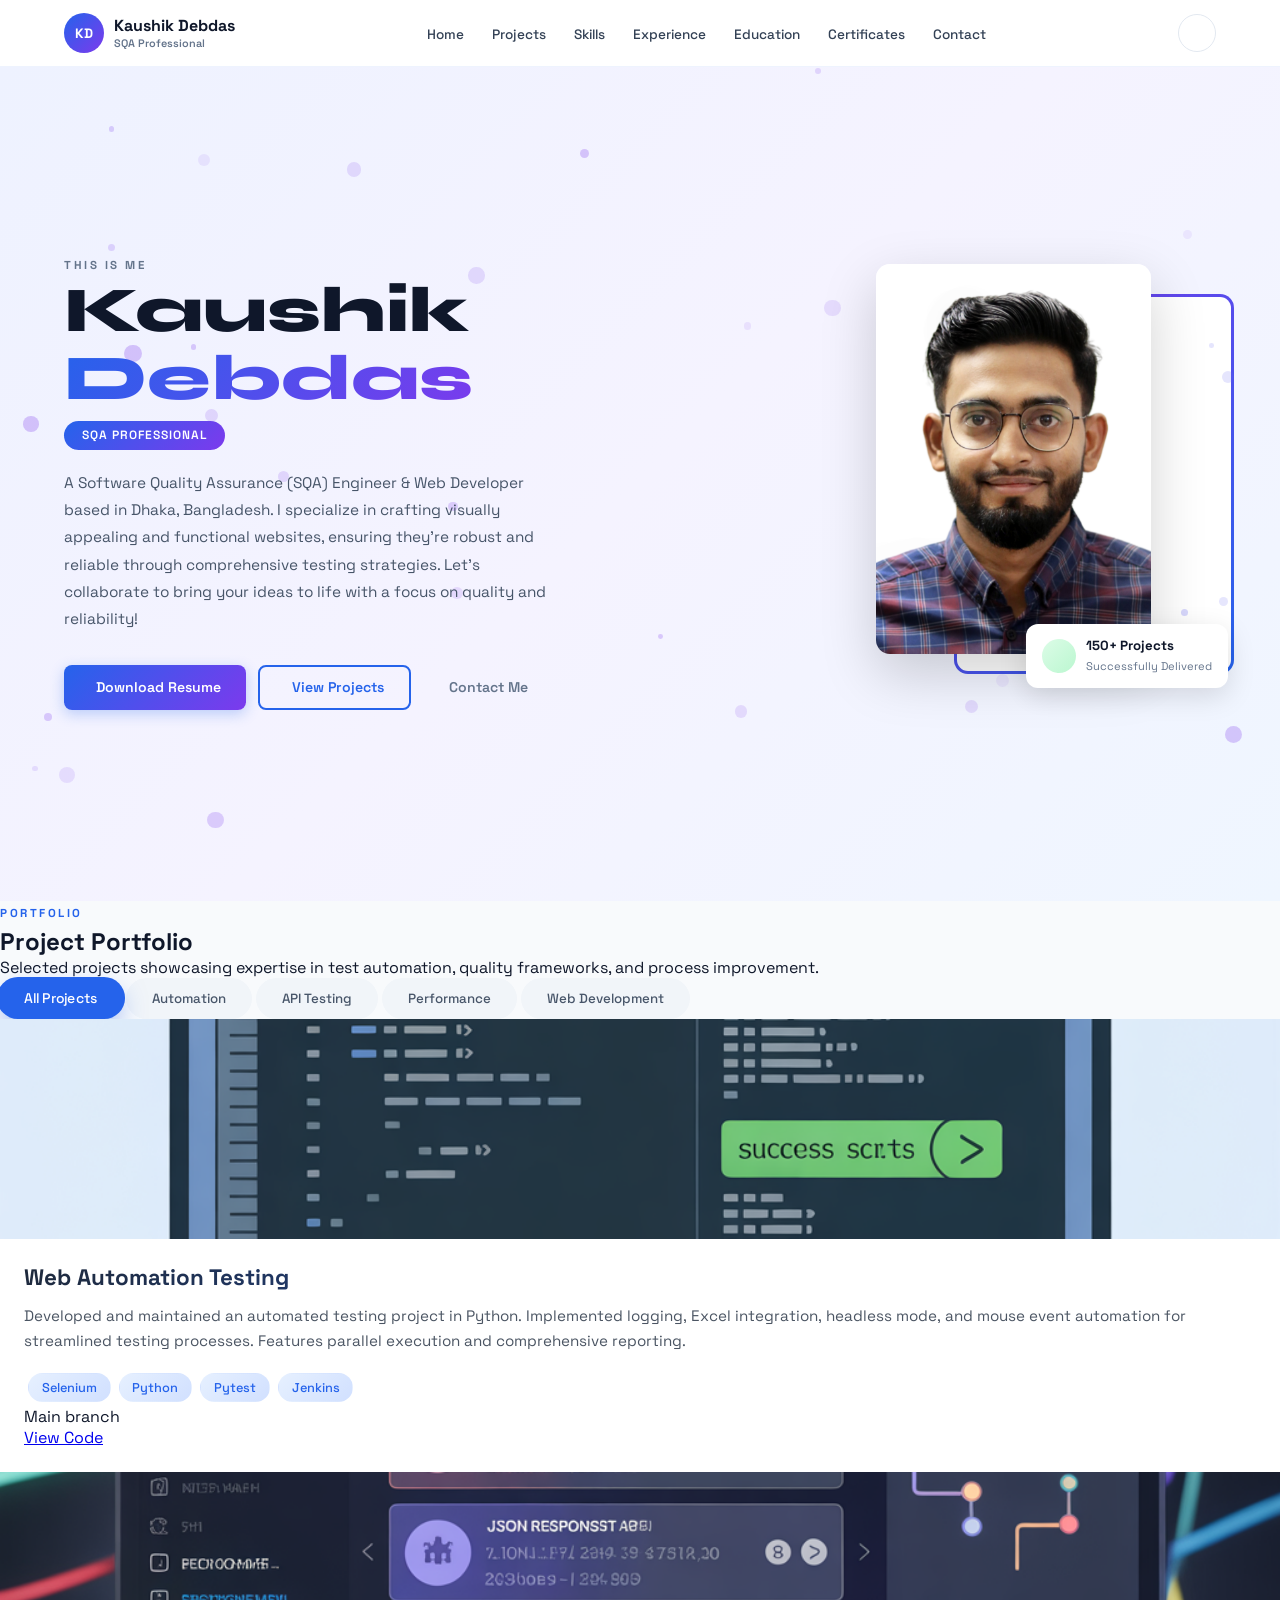
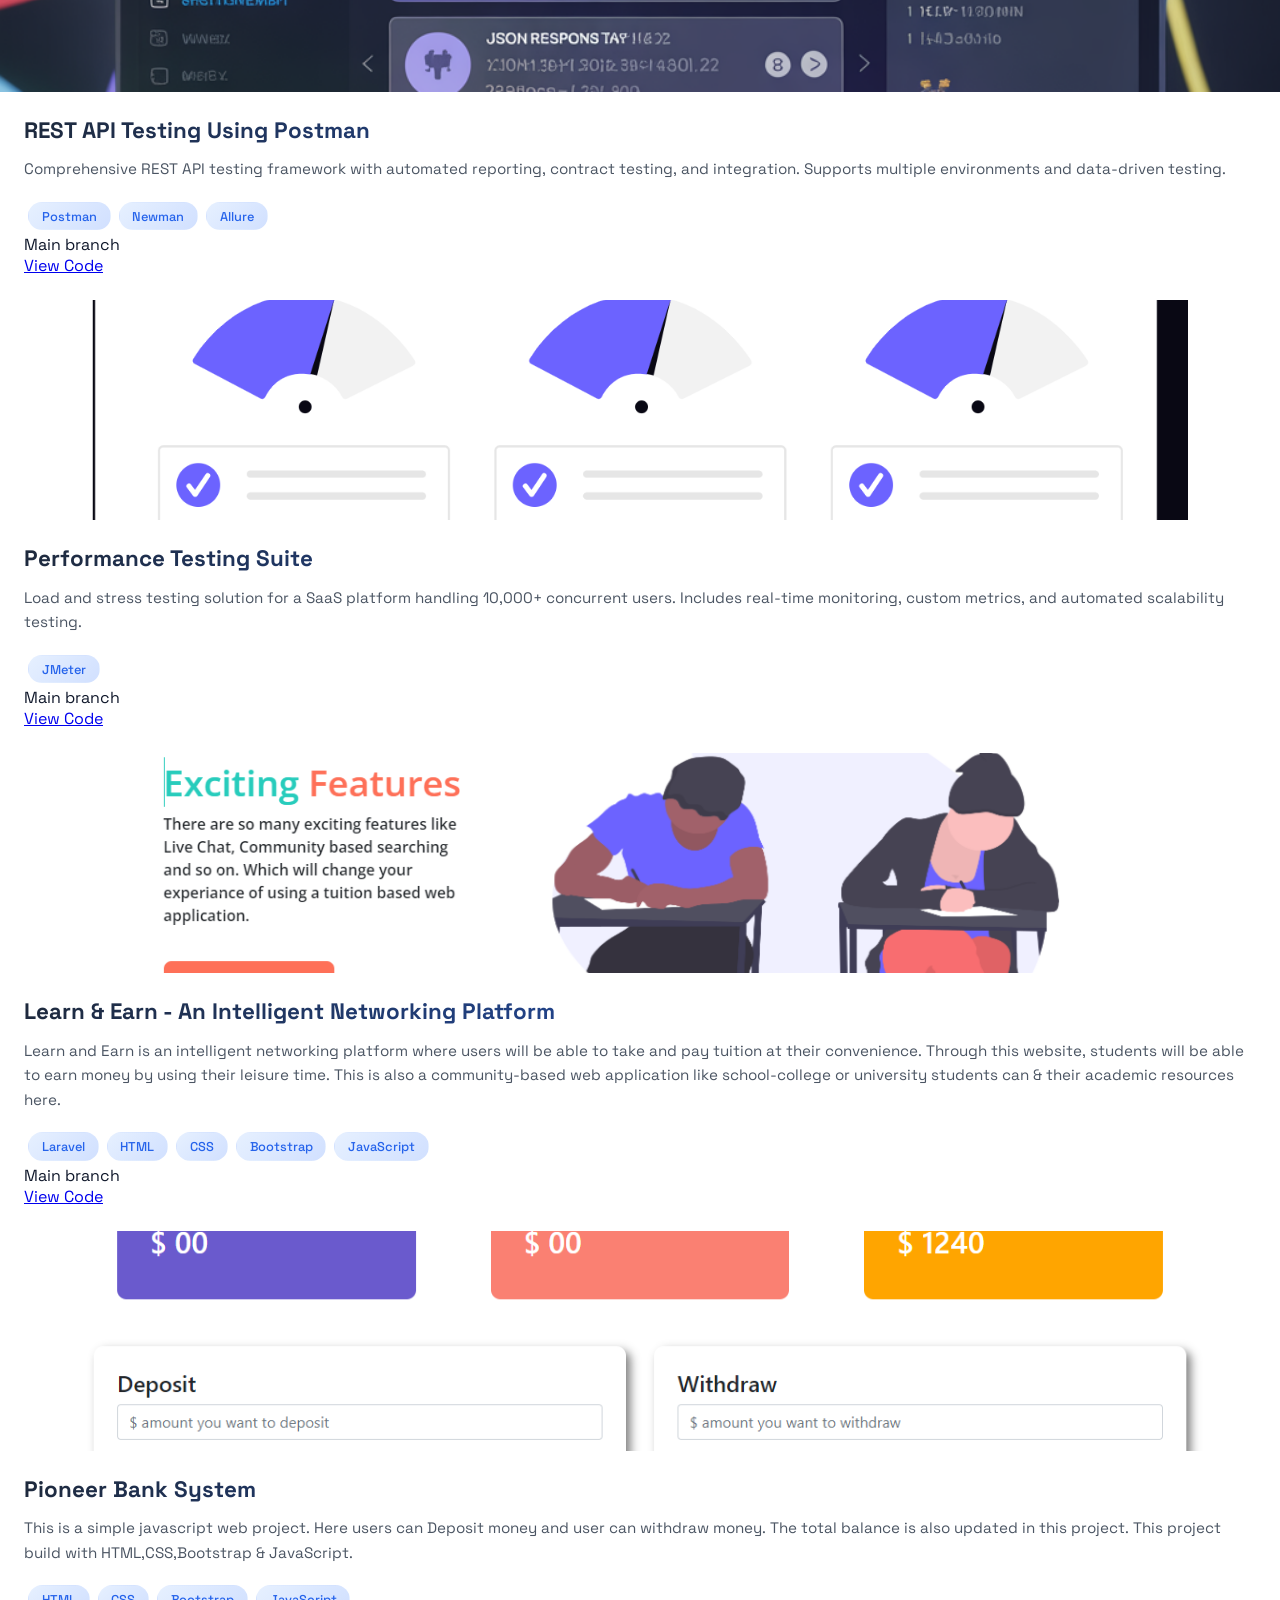
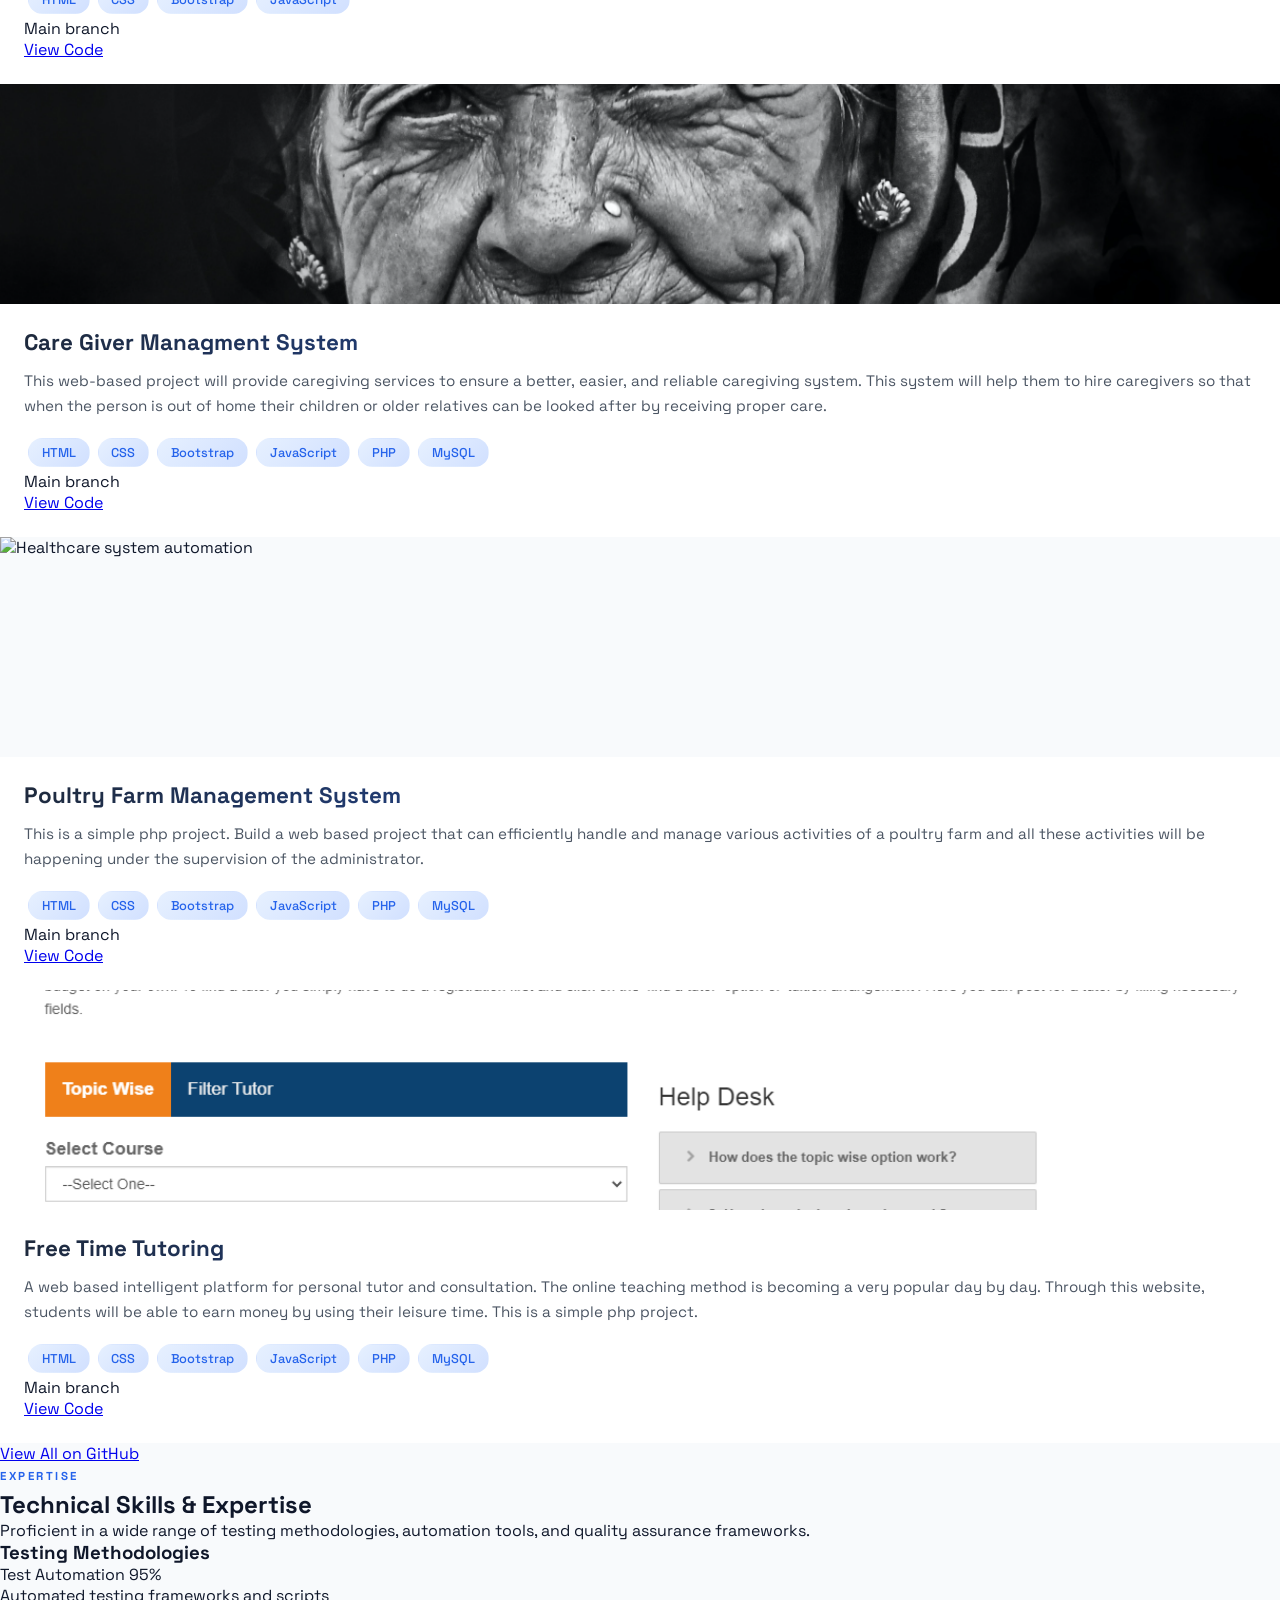
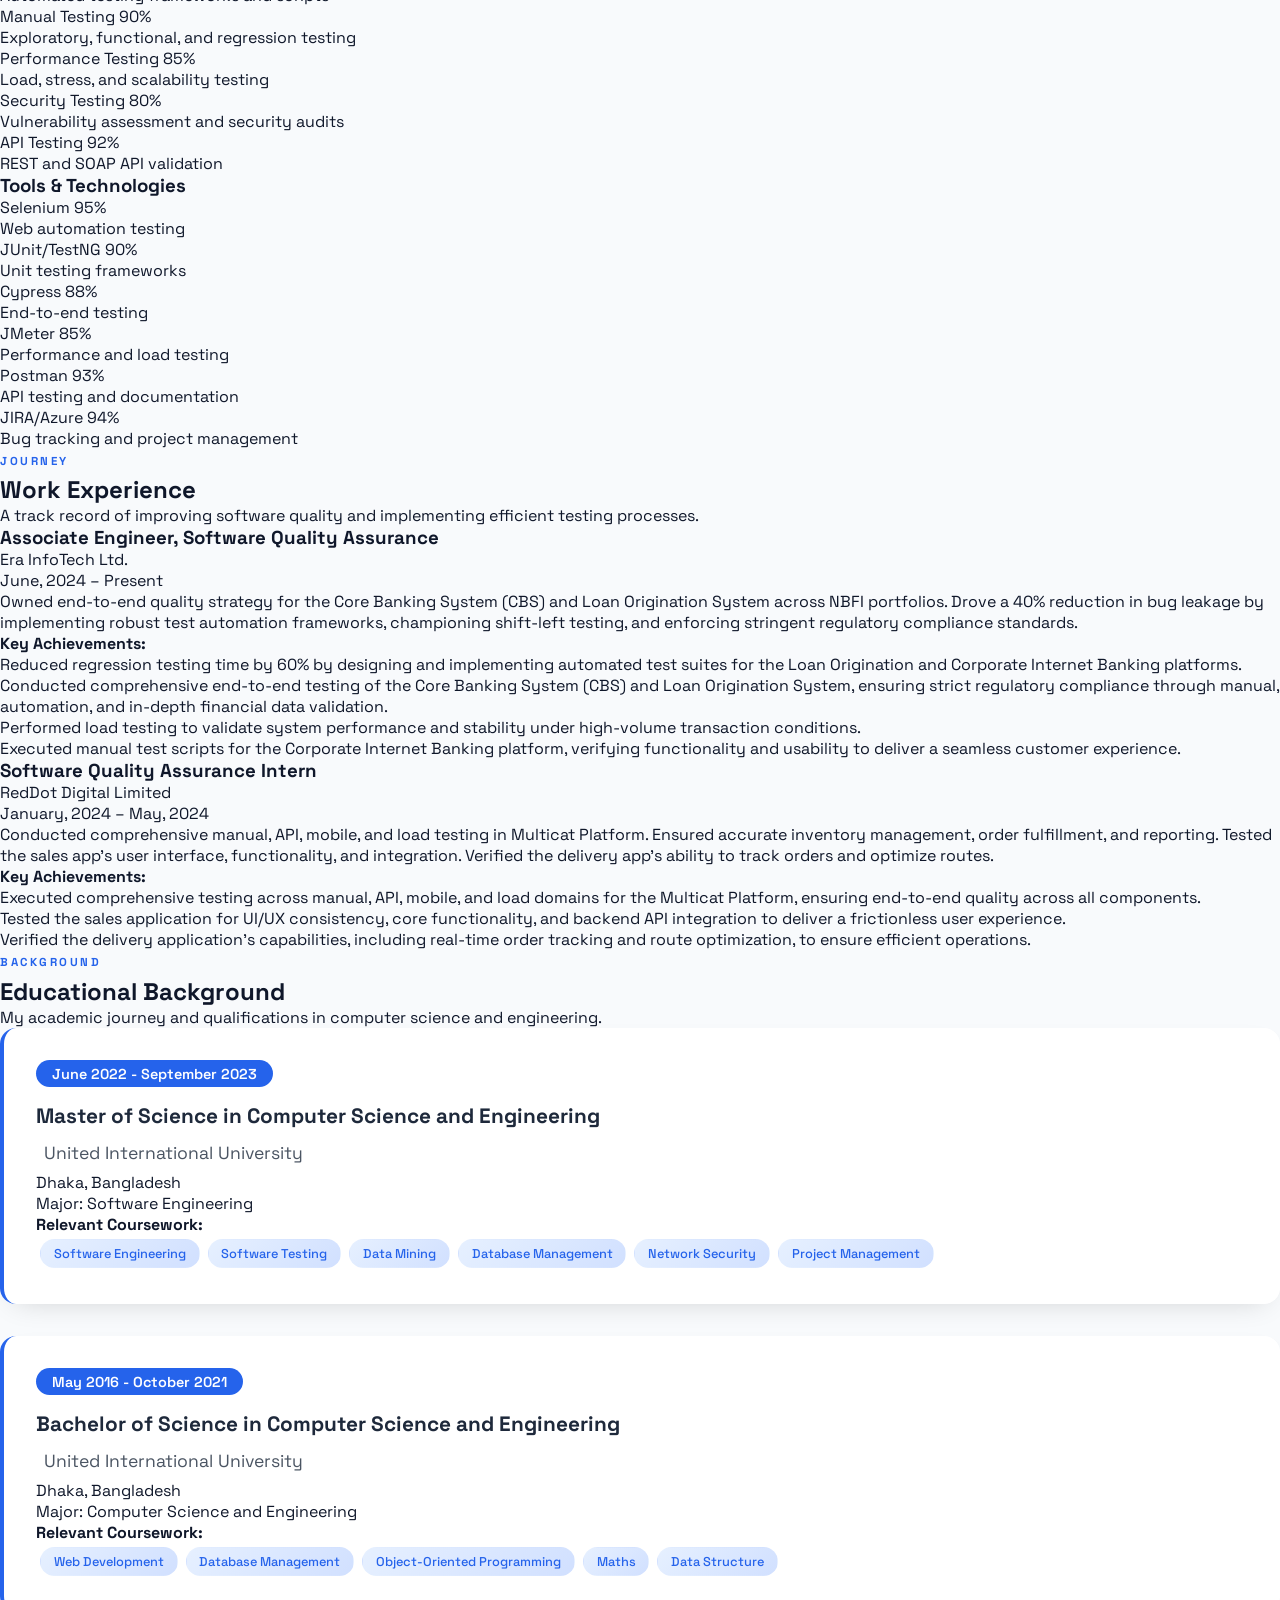
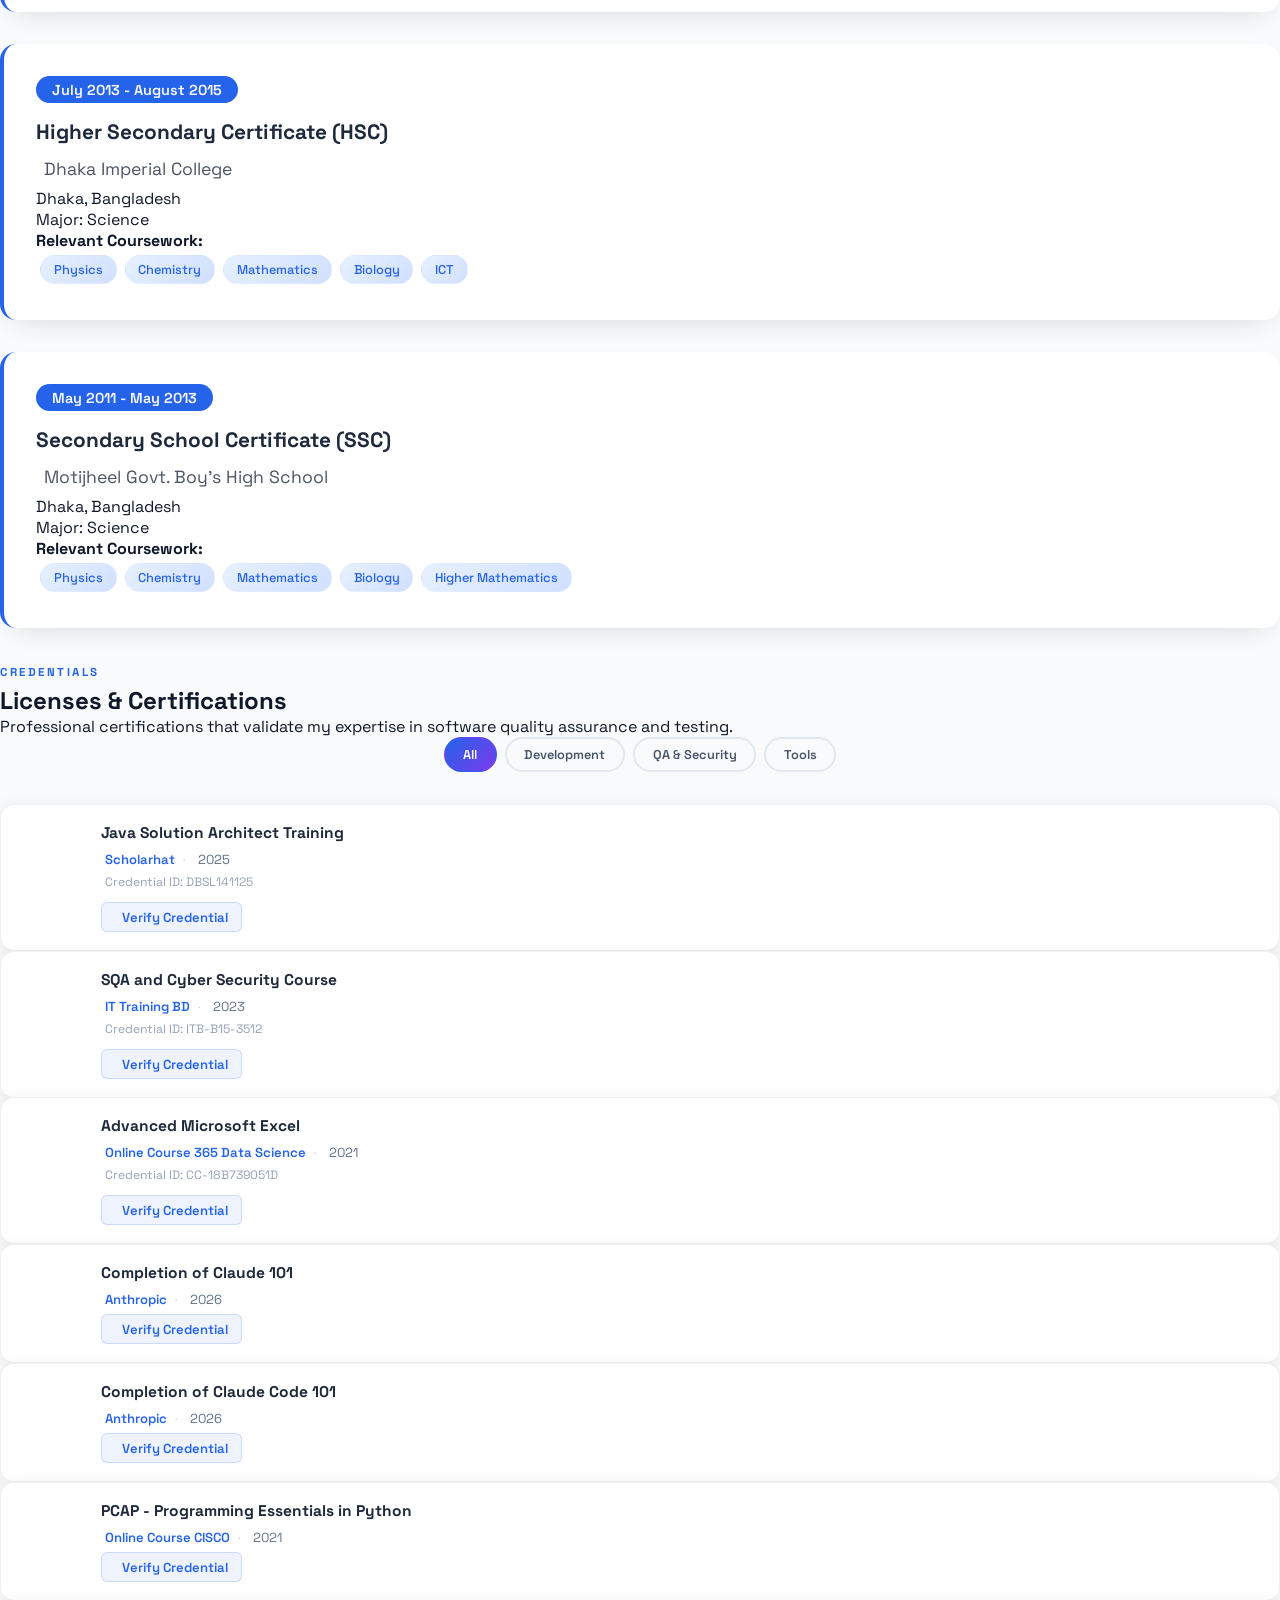
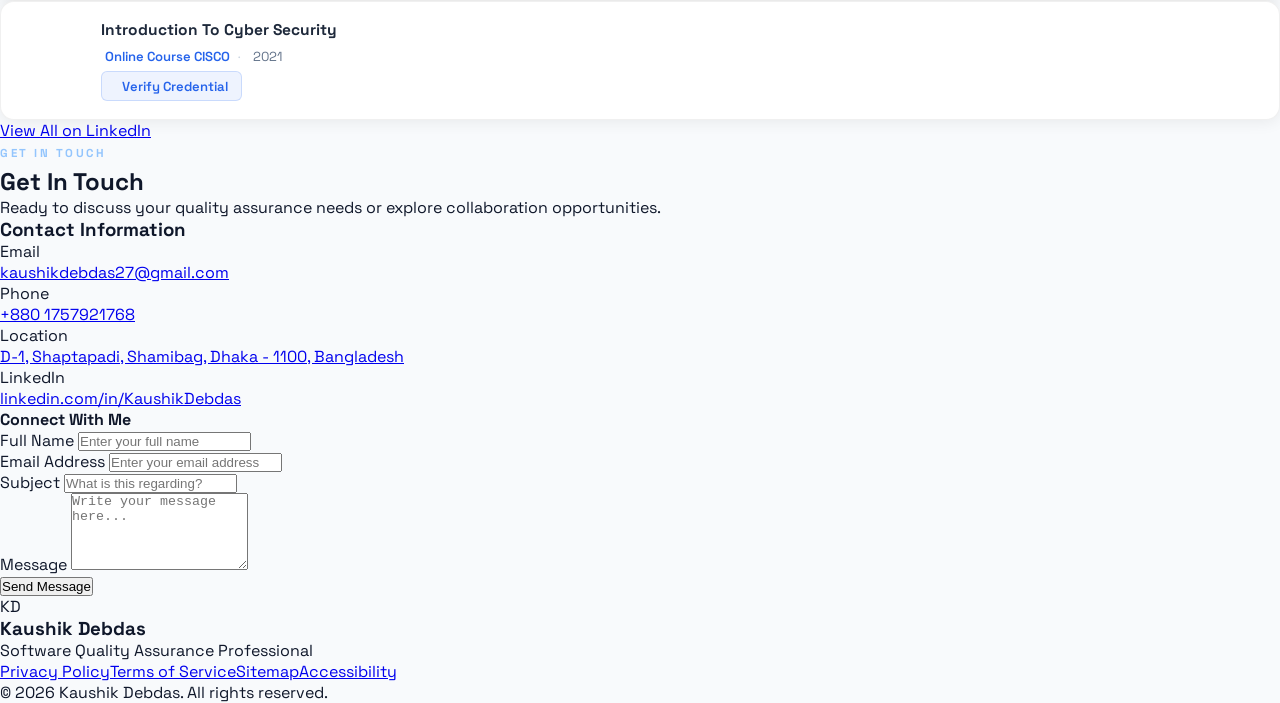
==== index.html @ 5ac11479 "first commit" ====
<!DOCTYPE html>
<html lang="en">
<head>
    <base target="_self">
    <meta charset="UTF-8">
    <meta name="viewport" content="width=device-width, initial-scale=1.0">
    <title>Kaushik Debdas | SQA Professional</title>
    <meta name="description" content="Professional portfolio of a Software Quality Assurance expert with extensive experience in test automation, quality engineering, and process improvement.">
    <meta name="keywords" content="SQA, Software Quality Assurance, Test Automation, QA Engineer, Quality Assurance, Testing">

    <!-- External Fonts -->
    <link rel="stylesheet" href="https://cdnjs.cloudflare.com/ajax/libs/font-awesome/7.0.1/css/all.min.css">
    <link href="https://fonts.googleapis.com/css2?family=Space+Grotesk:wght@300;400;500;600;700&family=Syne:wght@700;800&display=swap" rel="stylesheet">
    <script src="https://cdn.tailwindcss.com"></script>

    <!-- Tailwind Config -->
    <script>
        tailwind.config = {
            darkMode: 'class',
            theme: {
                extend: {
                    colors: {
                        primary:   "#2563eb",
                        secondary: "#0f172a",
                        accent:    "#10b981",
                        light:     "#f8fafc",
                        dark:      "#0f172a"
                    },
                    fontFamily: { 'sans': ['Space Grotesk','system-ui','sans-serif'] }
                }
            }
        }
    </script>

    <!-- External Stylesheets -->
    <link rel="stylesheet" href="assets/css/style.css">
    <link rel="stylesheet" href="assets/css/animations.css">
</head>
<body>

<a href="#main-content" class="skip-link">Skip to main content</a>
<div id="scroll-bar"></div>

<!-- ═══════════════ NAV ═══════════════ -->
<header>
    <nav class="navbar">
        <div class="nav-inner">
            <a href="#home" class="nav-brand">
                <div class="nav-avatar">KD</div>
                <div>
                    <div class="nav-brand-name">Kaushik Debdas</div>
                    <div class="nav-brand-sub">SQA Professional</div>
                </div>
            </a>
            <ul class="nav-links" id="nav-list"></ul>
            <div class="nav-right">
                <button class="icon-btn" id="theme-toggle-desktop" aria-label="Toggle dark mode">
                    <i class="fas fa-moon dark:hidden"></i>
                    <i class="fas fa-sun hidden dark:block" style="color:#facc15"></i>
                </button>
                <button class="hamburger" id="mobile-menu-btn" aria-label="Toggle menu">
                    <i class="fas fa-bars"></i>
                </button>
            </div>
        </div>
    </nav>
    <div class="mob-menu" id="mobile-menu">
        <ul id="mobile-nav-list" style="list-style:none; padding:0; margin:0;"></ul>
    </div>
</header>

<main id="main-content">

<!-- ═══════════════ HERO ═══════════════ -->
<section id="home">
    <div class="hero-dots-bg" id="hero-dots-bg"></div>
    <div class="hero-inner">

        <!-- Text -->
        <div class="hero-text animate-fade-in">
            <p class="hero-eyebrow">THIS IS ME</p>
            <h1 class="hero-name">Kaushik<br><span>Debdas</span></h1>
            <span class="hero-pill">SQA Professional</span>
            <p class="hero-desc">
                A Software Quality Assurance (SQA) Engineer &amp; Web Developer based in Dhaka, Bangladesh.
                I specialize in crafting visually appealing and functional websites, ensuring they're robust
                and reliable through comprehensive testing strategies. Let's collaborate to bring your ideas
                to life with a focus on quality and reliability!
            </p>
            <div class="hero-btns">
                <a href="https://drive.google.com/file/d/1KSWsBUv1vGtw8nUFsQgsPuX5n94m7uq7/view?usp=sharing/preview"
                   target="_blank" rel="noopener noreferrer" class="btn-primary resume-pulse">
                    <i class="fas fa-download"></i> Download Resume
                </a>
                <a href="#projects" class="btn-outline">
                    <i class="fas fa-project-diagram"></i> View Projects
                </a>
                <a href="#contact" class="btn-ghost">
                    <i class="fas fa-envelope"></i> Contact Me
                </a>
            </div>
        </div>

        <!-- Hero Photo — Philip Gilbert style -->
        <div class="philip-wrap animate-slide-up">
            <div class="philip-photo">
                <img
                    src="assets/images/aboutme/IMG_6147_passport.png"
                    alt="Kaushik Debdas - SQA Professional"
                    class="animate-float"
                >
            </div>
            <div class="philip-frame"></div>
            <div class="philip-dots" id="philip-dots"></div>
            <div class="philip-badge">
                <div class="badge-ico"><i class="fas fa-check"></i></div>
                <div class="badge-txt">
                    <strong>150+ Projects</strong>
                    <span>Successfully Delivered</span>
                </div>
            </div>
        </div>

    </div>
</section>

<!-- ═══════════════ PROJECTS ═══════════════ -->
<section id="projects" class="py-16 bg-white dark:bg-gray-800">
    <div class="container mx-auto px-4">
        <div class="text-center mb-12">
            <p class="section-eyebrow">Portfolio</p>
            <h2 class="text-3xl md:text-4xl font-bold text-secondary dark:text-white mb-4">Project Portfolio</h2>
            <p class="text-gray-600 dark:text-gray-300 max-w-2xl mx-auto mb-8">
                Selected projects showcasing expertise in test automation, quality frameworks, and process improvement.
            </p>
            <div class="flex flex-wrap justify-center gap-3">
                <button class="filter-btn active" data-filter="all">All Projects</button>
                <button class="filter-btn" data-filter="automation">Automation</button>
                <button class="filter-btn" data-filter="api">API Testing</button>
                <button class="filter-btn" data-filter="performance">Performance</button>
                <button class="filter-btn" data-filter="web">Web Development</button>
            </div>
        </div>
        <div id="projects-grid" class="grid grid-cols-1 md:grid-cols-2 lg:grid-cols-3 gap-8"></div>
        <div class="text-center mt-12">
            <a href="https://github.com/KaushikDebdas" target="_blank" rel="noopener noreferrer"
               class="inline-flex items-center gap-2 px-8 py-3 bg-secondary text-white rounded-lg font-semibold hover:bg-gray-800 transition group">
                <i class="fab fa-github"></i> View All on GitHub
                <i class="fas fa-arrow-right group-hover:translate-x-1 transition-transform"></i>
            </a>
        </div>
    </div>
</section>

<!-- ═══════════════ SKILLS ═══════════════ -->
<section id="skills" class="py-16 bg-gray-50 dark:bg-gray-900">
    <div class="container mx-auto px-4">
        <div class="text-center mb-12">
            <p class="section-eyebrow">Expertise</p>
            <h2 class="text-3xl md:text-4xl font-bold text-secondary dark:text-white mb-4">Technical Skills &amp; Expertise</h2>
            <p class="text-gray-600 dark:text-gray-300 max-w-2xl mx-auto">
                Proficient in a wide range of testing methodologies, automation tools, and quality assurance frameworks.
            </p>
        </div>
        <div class="grid grid-cols-1 md:grid-cols-2 gap-8">
            <div>
                <h3 class="text-xl font-semibold text-secondary dark:text-white mb-6 flex items-center">
                    <i class="fas fa-vial mr-3 text-primary"></i> Testing Methodologies
                </h3>
                <div id="methodology-list" class="space-y-6"></div>
            </div>
            <div>
                <h3 class="text-xl font-semibold text-secondary dark:text-white mb-6 flex items-center">
                    <i class="fas fa-tools mr-3 text-primary"></i> Tools &amp; Technologies
                </h3>
                <div id="tools-list" class="space-y-6"></div>
            </div>
        </div>
    </div>
</section>

<!-- ═══════════════ EXPERIENCE ═══════════════ -->
<section id="experience" class="py-16 bg-white dark:bg-gray-800">
    <div class="container mx-auto px-4">
        <div class="text-center mb-12">
            <p class="section-eyebrow">Journey</p>
            <h2 class="text-3xl md:text-4xl font-bold text-secondary dark:text-white mb-4">Work Experience</h2>
            <p class="text-gray-600 dark:text-gray-300 max-w-2xl mx-auto">
                A track record of improving software quality and implementing efficient testing processes.
            </p>
        </div>
        <div class="max-w-4xl mx-auto">
            <div id="experience-timeline" class="relative border-l-2 border-primary pl-8 md:pl-12 ml-4"></div>
        </div>
    </div>
</section>

<!-- ═══════════════ EDUCATION ═══════════════ -->
<section id="education" class="py-16 bg-gray-50 dark:bg-gray-900">
    <div class="container mx-auto px-4">
        <div class="text-center mb-12">
            <p class="section-eyebrow">Background</p>
            <h2 class="text-3xl md:text-4xl font-bold text-secondary dark:text-white mb-4">Educational Background</h2>
            <p class="text-gray-600 dark:text-gray-300 max-w-2xl mx-auto">
                My academic journey and qualifications in computer science and engineering.
            </p>
        </div>
        <div class="max-w-4xl mx-auto" id="education-list"></div>
    </div>
</section>

<!-- ═══════════════ CERTIFICATES ═══════════════ -->
<section id="certificates" class="py-16 bg-white dark:bg-gray-800">
    <div class="container mx-auto px-4">
        <div class="text-center mb-10">
            <p class="section-eyebrow">Credentials</p>
            <h2 class="text-3xl md:text-4xl font-bold text-secondary dark:text-white mb-4">Licenses &amp; Certifications</h2>
            <p class="text-gray-600 dark:text-gray-300 max-w-2xl mx-auto">
                Professional certifications that validate my expertise in software quality assurance and testing.
            </p>
        </div>

        <!-- Filter tabs -->
        <div class="cert-filter-tabs" id="cert-filter-tabs"></div>

        <div id="certificates-grid" class="grid grid-cols-1 md:grid-cols-2 lg:grid-cols-3 gap-5"></div>

        <div class="text-center mt-12">
            <a href="https://www.linkedin.com/in/kaushik-debdas-233589208/details/certifications/"
               target="_blank" rel="noopener noreferrer"
               class="inline-flex items-center gap-2 px-8 py-3 bg-blue-700 text-white rounded-lg font-semibold hover:bg-blue-800 transition group">
                <i class="fab fa-linkedin"></i> View All on LinkedIn
                <i class="fas fa-arrow-right group-hover:translate-x-1 transition-transform"></i>
            </a>
        </div>
    </div>
</section>

<!-- ═══════════════ CONTACT ═══════════════ -->
<section id="contact" class="py-16 bg-gradient-to-r from-secondary to-gray-900 text-white">
    <div class="container mx-auto px-4">
        <div class="text-center mb-12">
            <p class="section-eyebrow" style="color:#93c5fd">Get In Touch</p>
            <h2 class="text-3xl md:text-4xl font-bold mb-4">Get In Touch</h2>
            <p class="text-gray-300 max-w-2xl mx-auto">
                Ready to discuss your quality assurance needs or explore collaboration opportunities.
            </p>
        </div>
        <div class="grid grid-cols-1 md:grid-cols-2 gap-12">
            <div>
                <h3 class="text-2xl font-semibold mb-6">Contact Information</h3>
                <div id="contact-info" class="space-y-6 mb-8"></div>
                <div>
                    <h4 class="text-xl font-semibold mb-4">Connect With Me</h4>
                    <div id="social-links" class="flex space-x-4"></div>
                </div>
            </div>
            <div>
                <form id="contact-form" class="bg-white dark:bg-gray-800 rounded-xl p-6 shadow-lg">
                    <div class="mb-5">
                        <label for="name" class="block text-gray-700 dark:text-gray-200 font-medium mb-2">Full Name</label>
                        <input type="text" id="name" name="name" required
                            class="w-full px-4 py-3 border border-gray-300 dark:border-gray-600 bg-white dark:bg-gray-700 text-gray-900 dark:text-white placeholder-gray-400 dark:placeholder-gray-500 rounded-lg focus:outline-none focus:ring-2 focus:ring-primary focus:border-transparent transition-all"
                            placeholder="Enter your full name">
                    </div>
                    <div class="mb-5">
                        <label for="email" class="block text-gray-700 dark:text-gray-200 font-medium mb-2">Email Address</label>
                        <input type="email" id="email" name="email" required
                            class="w-full px-4 py-3 border border-gray-300 dark:border-gray-600 bg-white dark:bg-gray-700 text-gray-900 dark:text-white placeholder-gray-400 dark:placeholder-gray-500 rounded-lg focus:outline-none focus:ring-2 focus:ring-primary focus:border-transparent transition-all"
                            placeholder="Enter your email address">
                    </div>
                    <div class="mb-5">
                        <label for="subject" class="block text-gray-700 dark:text-gray-200 font-medium mb-2">Subject</label>
                        <input type="text" id="subject" name="subject" required
                            class="w-full px-4 py-3 border border-gray-300 dark:border-gray-600 bg-white dark:bg-gray-700 text-gray-900 dark:text-white placeholder-gray-400 dark:placeholder-gray-500 rounded-lg focus:outline-none focus:ring-2 focus:ring-primary focus:border-transparent transition-all"
                            placeholder="What is this regarding?">
                    </div>
                    <div class="mb-6">
                        <label for="message" class="block text-gray-700 dark:text-gray-200 font-medium mb-2">Message</label>
                        <textarea id="message" name="message" rows="5" required
                            class="w-full px-4 py-3 border border-gray-300 dark:border-gray-600 bg-white dark:bg-gray-700 text-gray-900 dark:text-white placeholder-gray-400 dark:placeholder-gray-500 rounded-lg focus:outline-none focus:ring-2 focus:ring-primary focus:border-transparent transition-all resize-y"
                            placeholder="Write your message here..."></textarea>
                    </div>
                    <button type="submit"
                        class="w-full bg-primary text-white py-3 px-6 rounded-lg font-semibold hover:bg-blue-700 transition-all transform hover:scale-[1.02] active:scale-[0.98] focus:outline-none focus:ring-2 focus:ring-offset-2 focus:ring-primary">
                        <span class="flex items-center justify-center gap-2">
                            <i class="fas fa-paper-plane"></i> Send Message
                        </span>
                    </button>
                </form>
            </div>
        </div>
    </div>
</section>

</main>

<!-- ═══════════════ FOOTER ═══════════════ -->
<footer class="bg-secondary text-white py-8 dark:bg-gray-950">
    <div class="container mx-auto px-4">
        <div class="flex flex-col md:flex-row justify-between items-center gap-6">
            <div>
                <div class="flex items-center gap-2 mb-1">
                    <div class="w-8 h-8 bg-primary rounded-full flex items-center justify-center">
                        <span class="text-white font-bold text-sm">KD</span>
                    </div>
                    <h3 class="text-xl font-bold">Kaushik Debdas</h3>
                </div>
                <p class="text-gray-400 text-sm">Software Quality Assurance Professional</p>
            </div>
            <div class="text-center md:text-right">
                <div id="footer-links" class="flex flex-wrap justify-center md:justify-end gap-6 mb-3"></div>
                <p class="text-gray-400 text-sm">© <span id="current-year"></span> Kaushik Debdas. All rights reserved.</p>
            </div>
        </div>
    </div>
</footer>

<div id="notification-container" class="fixed top-4 right-4 z-50"></div>

<!-- External JavaScript Files -->
<script src="assets/js/data.js"></script>
<script src="assets/js/utils.js"></script>
<script src="assets/js/theme.js"></script>
<script src="assets/js/renderers.js"></script>
<script src="assets/js/main.js"></script>

</body>
</html>
---- assets/css/style.css ----
/* =====================================================
   BASE
   ===================================================== */
*, *::before, *::after { box-sizing: border-box; margin:0; padding:0; }
html { scroll-behavior: smooth; }
body {
    font-family: 'Space Grotesk', sans-serif;
    background: #f8fafc;
    color: #0f172a;
    overflow-x: hidden;
    transition: background .3s, color .3s;
}
.dark body, body.dark-body { background:#0f172a; color:#e2e8f0; }

/* =====================================================
   SCROLL PROGRESS BAR
   ===================================================== */
#scroll-bar {
    position: fixed; top:0; left:0; height:3px; width:0%;
    background: linear-gradient(90deg,#2563eb,#7c3aed);
    z-index: 9999; transition: width .1s linear;
}

/* =====================================================
   SKIP LINK
   ===================================================== */
.skip-link {
    position:absolute; left:-9999px; top:0;
    background:#2563eb; color:#fff; padding:10px; z-index:999;
}
.skip-link:focus { left:0; }

/* =====================================================
   NAV
   ===================================================== */
.navbar {
    position: sticky; top:0; z-index:100;
    background: rgba(255,255,255,.92);
    backdrop-filter: blur(16px);
    border-bottom: 1px solid rgba(37,99,235,.08);
    transition: background .3s;
}
.dark .navbar { background: rgba(15,23,42,.94); border-bottom-color: rgba(124,58,237,.15); }
.nav-inner {
    max-width:1200px; margin:0 auto; padding:0 1.5rem;
    display:flex; align-items:center; justify-content:space-between; height:66px;
}
.nav-brand { display:flex; align-items:center; gap:10px; text-decoration:none; }
.nav-avatar {
    width:40px; height:40px; border-radius:50%;
    background: linear-gradient(135deg,#2563eb,#7c3aed);
    display:flex; align-items:center; justify-content:center;
    font-weight:800; color:#fff; font-size:.85rem; flex-shrink:0;
}
.nav-brand-name { font-weight:700; font-size:1rem; color:#0f172a; line-height:1.2; }
.dark .nav-brand-name { color:#f1f5f9; }
.nav-brand-sub  { font-size:.68rem; color:#64748b; }
.dark .nav-brand-sub { color:#94a3b8; }

.nav-links { display:flex; gap:1.75rem; list-style:none; }
.nav-links a {
    text-decoration:none; font-weight:500; font-size:.85rem;
    color:#334155; position:relative; transition:color .2s;
}
.dark .nav-links a { color:#cbd5e1; }
.nav-links a::after {
    content:''; position:absolute; bottom:-3px; left:0;
    width:0; height:2px; background:#2563eb; transition:width .25s;
}
.nav-links a:hover { color:#2563eb; }
.nav-links a:hover::after { width:100%; }

.nav-right { display:flex; align-items:center; gap:8px; }
.icon-btn {
    width:38px; height:38px; border-radius:50%;
    border:1px solid #e2e8f0; background:transparent;
    display:flex; align-items:center; justify-content:center;
    cursor:pointer; color:#64748b; transition:all .2s; font-size:.9rem;
}
.dark .icon-btn { border-color:#334155; color:#94a3b8; }
.icon-btn:hover { background:#2563eb; color:#fff; border-color:#2563eb; }

.hamburger { display:none; background:none; border:none; cursor:pointer; font-size:1.3rem; color:#334155; }
.dark .hamburger { color:#cbd5e1; }

.mob-menu { display:none; flex-direction:column; background:#fff; border-top:1px solid #e2e8f0; }
.dark .mob-menu { background:#1e293b; border-top-color:#334155; }
.mob-menu.open { display:flex; }
.mob-menu a {
    padding:.9rem 1.5rem; text-decoration:none; font-weight:500; font-size:.9rem;
    color:#334155; border-bottom:1px solid #f1f5f9; transition:background .15s;
    display:flex; align-items:center; gap:8px;
}
.dark .mob-menu a { color:#cbd5e1; border-bottom-color:#334155; }
.mob-menu a:hover { background:#eff6ff; color:#2563eb; }
.dark .mob-menu a:hover { background:#0f172a; }

/* =====================================================
   SECTION EYEBROW
   ===================================================== */
.section-eyebrow {
    display:inline-block; font-size:.7rem; font-weight:700;
    letter-spacing:2.5px; text-transform:uppercase; color:#2563eb; margin-bottom:.4rem;
}

/* =====================================================
   THEME TOGGLE
   ===================================================== */
.theme-toggle {
    cursor:pointer; width:40px; height:40px; border-radius:50%;
    display:flex; align-items:center; justify-content:center;
    transition:all .3s; background:transparent;
}
.theme-toggle:hover { background:rgba(37,99,235,.1); }
.dark .theme-toggle:hover { background:rgba(255,255,255,.1); }

/* =====================================================
   SKILL BAR
   ===================================================== */
.skill-bar { transition: width 1.5s ease-in-out; }

/* =====================================================
   FILTER BUTTONS
   ===================================================== */
.filter-btn {
    padding:.55rem 1.4rem; border-radius:30px; font-weight:500;
    transition:all .3s; border:2px solid transparent; cursor:pointer; font-family:inherit;
    background:#f1f5f9; color:#475569;
}
.dark .filter-btn { background:#334155; color:#94a3b8; }
.filter-btn.active {
    background:#2563eb; color:#fff;
    transform:scale(1.05); box-shadow:0 10px 25px -5px rgba(37,99,235,.45);
}
.filter-btn:hover:not(.active) { border-color:#2563eb; color:#2563eb; transform:translateY(-2px); background:#fff; }
.dark .filter-btn:hover:not(.active) { color:#93c5fd; border-color:#93c5fd; background:#1e293b; }

/* =====================================================
   RESPONSIVE
   ===================================================== */
@media (max-width:768px) {
    .nav-links  { display:none; }
    .hamburger  { display:block; }
    .hero-inner { flex-direction:column; text-align:center; padding:2.5rem 1rem 3rem; }
    .hero-text  { max-width:100%; }
    .hero-desc  { margin:0 auto 2rem; }
    .hero-btns  { justify-content:center; }
    .philip-wrap  { width:250px; height:330px; order:-1; margin:0 auto; }
    .philip-photo { width:202px; height:280px; }
    .philip-frame { width:194px; height:266px; top:18px; right:0; }
    .philip-dots  { width:194px; height:266px; top:18px; right:0; }
    .philip-badge { bottom:10px; right:-8px; min-width:145px; }
    .project-card:hover { transform:translateY(-6px) scale(1.01); }
    .education-card:hover { transform:translateX(4px); }
    .cert-card { flex-direction:column; }
    .cert-card-accent { width:100%; min-width:unset; height:68px; flex-direction:row; padding:0 1.25rem; justify-content:flex-start; gap:.75rem; }
}
@media (max-width:480px) {
    .philip-wrap  { width:210px; height:278px; }
    .philip-photo { width:172px; height:240px; }
    .philip-frame { width:164px; height:228px; top:14px; right:0; }
    .philip-dots  { width:164px; height:228px; top:14px; right:0; }
    .hero-btns    { flex-direction:column; align-items:center; }
    .btn-primary, .btn-outline, .btn-ghost { width:100%; justify-content:center; }
    .filter-btn   { padding:.4rem .85rem; font-size:.8rem; }
}
@media (max-width:960px) {
    .philip-wrap  { width:300px; height:390px; }
    .philip-photo { width:242px; height:330px; }
    .philip-frame { width:232px; height:318px; top:22px; }
    .philip-dots  { width:232px; height:318px; top:22px; }
}

/* =====================================================
   HERO SECTION
   ===================================================== */
#home {
    min-height: calc(100vh - 66px);
    background: linear-gradient(135deg,#eef2ff 0%,#f5f3ff 50%,#eff6ff 100%);
    display:flex; align-items:center;
    position:relative; overflow:hidden;
}
.dark #home { background: linear-gradient(135deg,#0f172a 0%,#1e1b4b 40%,#0f172a 100%); }

.hero-dots-bg { position:absolute; inset:0; pointer-events:none; overflow:hidden; }
.hero-dot {
    position:absolute; border-radius:50%;
    background:rgba(124,58,237,.14);
    animation: dotFloat linear infinite;
}
.dark .hero-dot { background:rgba(124,58,237,.22); }

.hero-inner {
    max-width:1200px; margin:0 auto; padding:4rem 1.5rem;
    display:flex; align-items:center; justify-content:space-between;
    gap:3rem; width:100%; position:relative; z-index:1;
}

.hero-text { flex:1; max-width:560px; }
.hero-eyebrow {
    font-size:.72rem; font-weight:700; letter-spacing:2.5px;
    text-transform:uppercase; color:#64748b; margin-bottom:.3rem;
}
.dark .hero-eyebrow { color:#94a3b8; }
.hero-name {
    font-family:'Syne',sans-serif;
    font-size:clamp(2.4rem,5.5vw,4rem);
    font-weight:800; line-height:1.06; color:#0f172a; margin-bottom:.5rem;
}
.dark .hero-name { color:#f1f5f9; }
.hero-name span {
    background:linear-gradient(135deg,#2563eb,#7c3aed);
    -webkit-background-clip:text; -webkit-text-fill-color:transparent;
    background-clip:text;
}
.hero-pill {
    display:inline-block; padding:.4rem 1.1rem;
    background:linear-gradient(135deg,#2563eb,#7c3aed);
    color:#fff; border-radius:100px; font-size:.75rem;
    font-weight:600; letter-spacing:1px; text-transform:uppercase; margin-bottom:1.2rem;
}
.hero-desc { font-size:.96rem; line-height:1.78; color:#475569; margin-bottom:2rem; max-width:500px; }
.dark .hero-desc { color:#94a3b8; }
.hero-btns { display:flex; flex-wrap:wrap; gap:.75rem; }

.btn-primary {
    padding:.72rem 1.6rem;
    background:linear-gradient(135deg,#2563eb,#7c3aed);
    color:#fff; border-radius:8px; font-weight:600; font-size:.88rem;
    text-decoration:none; transition:transform .2s,box-shadow .2s;
    box-shadow:0 4px 14px rgba(37,99,235,.28);
    display:inline-flex; align-items:center; gap:6px;
}
.btn-primary:hover { transform:translateY(-2px); box-shadow:0 8px 22px rgba(37,99,235,.4); }
.btn-outline {
    padding:.72rem 1.6rem; border:2px solid #2563eb; color:#2563eb;
    border-radius:8px; font-weight:600; font-size:.88rem;
    text-decoration:none; transition:all .2s;
    display:inline-flex; align-items:center; gap:6px;
}
.btn-outline:hover { background:#2563eb; color:#fff; }
.dark .btn-outline { color:#93c5fd; border-color:#93c5fd; }
.dark .btn-outline:hover { background:#2563eb; color:#fff; border-color:#2563eb; }
.btn-ghost {
    padding:.72rem 1.2rem; color:#64748b;
    border-radius:8px; font-weight:600; font-size:.88rem;
    text-decoration:none; transition:all .2s;
    display:inline-flex; align-items:center; gap:6px;
}
.btn-ghost:hover { color:#2563eb; }
.dark .btn-ghost { color:#94a3b8; }
.dark .btn-ghost:hover { color:#93c5fd; }

.philip-wrap {
    position:relative; flex-shrink:0;
    width:360px; height:460px;
}
.philip-photo {
    position:absolute; top:0; left:0;
    width:288px; height:394px; border-radius:16px;
    overflow:hidden; z-index:2;
    box-shadow:0 24px 60px rgba(0,0,0,.18);
}
.philip-photo img {
    width:100%; height:100%;
    object-fit:cover; object-position:top center; display:block;
}
.philip-frame {
    position:absolute; top:28px; right:0;
    width:278px; height:374px; border-radius:16px;
    border:3px solid transparent;
    background: linear-gradient(white,white) padding-box,
                linear-gradient(135deg,#7c3aed,#2563eb) border-box;
    z-index:0;
}
.dark .philip-frame {
    background: linear-gradient(#1e293b,#1e293b) padding-box,
                linear-gradient(135deg,#7c3aed,#2563eb) border-box;
}
.philip-dots {
    position:absolute; top:28px; right:0;
    width:278px; height:374px; border-radius:16px;
    overflow:hidden; z-index:1; pointer-events:none;
}
.philip-badge {
    position:absolute; bottom:18px; right:-10px; z-index:3;
    background:#fff; border-radius:12px; padding:.85rem 1rem;
    box-shadow:0 8px 28px rgba(0,0,0,.12);
    display:flex; align-items:center; gap:10px; min-width:158px;
    animation: badgeFloat 3s ease-in-out infinite;
}
.dark .philip-badge { background:#1e293b; box-shadow:0 8px 28px rgba(0,0,0,.45); }
.badge-ico {
    width:34px; height:34px; border-radius:50%;
    background:linear-gradient(135deg,#dcfce7,#bbf7d0);
    display:flex; align-items:center; justify-content:center; flex-shrink:0;
}
.badge-ico i { color:#16a34a; font-size:.85rem; }
.badge-txt strong { display:block; font-size:.83rem; font-weight:700; color:#0f172a; }
.dark .badge-txt strong { color:#f1f5f9; }
.badge-txt span { font-size:.7rem; color:#64748b; }
.dark .badge-txt span { color:#94a3b8; }

.skill-bar {
    transition: width 1.5s ease-in-out;
}

.active-section {
    color: #2563eb;
    font-weight: 600;
}

/* Theme toggle styles */
.theme-toggle {
    cursor: pointer;
    width: 40px;
    height: 40px;
    border-radius: 50%;
    display: flex;
    align-items: center;
    justify-content: center;
    transition: all 0.3s ease;
}

.theme-toggle:hover {
    background-color: rgba(37, 99, 235, 0.1);
}

.dark .theme-toggle:hover {
    background-color: rgba(255, 255, 255, 0.1);
}

/* Skip to content link */
.skip-to-content {
    position: absolute;
    left: -9999px;
    top: 0;
    background: #2563eb;
    color: white;
    padding: 10px;
    z-index: 999;
}

.skip-to-content:focus {
    left: 0;
}

/* Resume button pulse */
.resume-pulse {
    animation: pulse 2s infinite;
}

@keyframes pulse {
    0% { box-shadow: 0 0 0 0 rgba(37, 99, 235, 0.7); }
    70% { box-shadow: 0 0 0 10px rgba(37, 99, 235, 0); }
    100% { box-shadow: 0 0 0 0 rgba(37, 99, 235, 0); }
}

/* Dark mode styles */
.dark .bg-light {
    background-color: #1a1a1a;
}

.dark .bg-white {
    background-color: #2d2d2d;
}

.dark .bg-gray-50 {
    background-color: #262626;
}

.dark .text-gray-600,
.dark .text-gray-500,
.dark .text-gray-400 {
    color: #b0b0b0;
}

.dark .text-gray-800 {
    color: #e0e0e0;
}

.dark .text-secondary {
    color: #ffffff;
}

.dark .border-gray-300 {
    border-color: #404040;
}

.dark .shadow-md {
    box-shadow: 0 4px 6px -1px rgba(0, 0, 0, 0.5);
}

.dark .bg-gradient-to-r {
    background: linear-gradient(to right, #1a1a1a, #2d2d2d);
}

/* Form styles */
#contact-form input,
#contact-form textarea {
    transition: all 0.3s ease;
}

#contact-form input:focus,
#contact-form textarea:focus {
    background-color: white;
    color: #111827;
    border-color: #2563eb;
    box-shadow: 0 0 0 3px rgba(37, 99, 235, 0.1);
}

.dark #contact-form input:focus,
.dark #contact-form textarea:focus {
    background-color: #1f2937;
    color: white;
    border-color: #3b82f6;
    box-shadow: 0 0 0 3px rgba(59, 130, 246, 0.3);
}

/* Form states */
#contact-form input.success,
#contact-form textarea.success {
    border-color: #10b981;
    background-color: #f0fdf4;
}

.dark #contact-form input.success,
.dark #contact-form textarea.success {
    border-color: #34d399;
    background-color: #064e3b;
    color: white;
}

#contact-form input.error,
#contact-form textarea.error {
    border-color: #ef4444;
    background-color: #fef2f2;
}

.dark #contact-form input.error,
.dark #contact-form textarea.error {
    border-color: #f87171;
    background-color: #7f1d1d;
    color: white;
}

/* Responsive adjustments */
@media (max-width: 768px) {
    #contact-form {
        padding: 1.5rem;
    }
    
    #contact-form input,
    #contact-form textarea {
        padding: 0.75rem 1rem;
    }
}
@keyframes blob {
    0%, 100% { transform: translate(0px, 0px) scale(1); }
    33% { transform: translate(30px, -50px) scale(1.1); }
    66% { transform: translate(-20px, 20px) scale(0.9); }
}

.animate-blob {
    animation: blob 10s infinite ease-in-out;
}

.animation-delay-2000 {
    animation-delay: 2s;
}

.animation-delay-4000 {
    animation-delay: 4s;
}

@keyframes float {
    0%,100% { transform: translateY(0px); }
    50% { transform: translateY(-10px); }
}

.animate-float {
    animation: float 4s ease-in-out infinite;
}

/* ============================================================
   HERO SECTION
   ============================================================ */
.hero-section {
    min-height: 100vh;
    background: linear-gradient(135deg, #0a0f1e 0%, #0f172a 40%, #111827 100%);
    display: flex;
    align-items: center;
    position: relative;
    overflow: hidden;
    padding: 100px 0 60px;
}

.hero-bg-glow {
    position: absolute;
    border-radius: 50%;
    filter: blur(80px);
    pointer-events: none;
}

.hero-bg-glow-1 {
    width: 500px;
    height: 500px;
    background: rgba(37, 99, 235, 0.12);
    top: -100px;
    left: -100px;
}

.hero-bg-glow-2 {
    width: 400px;
    height: 400px;
    background: rgba(16, 185, 129, 0.08);
    bottom: -80px;
    right: -80px;
}

/* Layout */
.hero-layout {
    display: grid;
    grid-template-columns: 1fr 1fr;
    gap: 3rem;
    align-items: center;
    position: relative;
    z-index: 1;
}

/* Available Badge */
.hero-available-badge {
    display: inline-flex;
    align-items: center;
    gap: 0.5rem;
    background: rgba(16, 185, 129, 0.1);
    border: 1px solid rgba(16, 185, 129, 0.3);
    color: #34d399;
    padding: 0.4rem 1rem;
    border-radius: 50px;
    font-size: 0.82rem;
    font-weight: 500;
    margin-bottom: 1.4rem;
}

.hero-available-dot {
    width: 8px;
    height: 8px;
    background: #10b981;
    border-radius: 50%;
    animation: hero-dot-pulse 2s infinite;
}

@keyframes hero-dot-pulse {
    0%, 100% { opacity: 1; transform: scale(1); }
    50% { opacity: 0.5; transform: scale(0.75); }
}

/* Heading */
.hero-heading {
    font-size: clamp(2rem, 4.5vw, 3.5rem);
    font-weight: 800;
    color: #f1f5f9;
    line-height: 1.2;
    margin-bottom: 0.75rem;
}

.hero-name-text {
    background: linear-gradient(135deg, #60a5fa 0%, #34d399 100%);
    -webkit-background-clip: text;
    -webkit-text-fill-color: transparent;
    background-clip: text;
}

/* Role */
.hero-role-wrapper {
    margin-bottom: 1.25rem;
}

.hero-role-text {
    font-size: clamp(1rem, 2.5vw, 1.35rem);
    font-weight: 600;
    color: #94a3b8;
    letter-spacing: 0.1em;
    text-transform: uppercase;
    padding-left: 1.5rem;
    position: relative;
}

.hero-role-text::before {
    content: '';
    position: absolute;
    left: 0;
    top: 50%;
    transform: translateY(-50%);
    width: 1rem;
    height: 3px;
    background: linear-gradient(90deg, #2563eb, #10b981);
    border-radius: 2px;
}

/* Bio */
.hero-bio {
    color: #94a3b8;
    font-size: 0.975rem;
    line-height: 1.75;
    margin-bottom: 1.5rem;
    max-width: 480px;
}

/* Tech Tags */
.hero-tech-tags {
    display: flex;
    flex-wrap: wrap;
    gap: 0.5rem;
    margin-bottom: 1.75rem;
}

.hero-tag {
    display: inline-flex;
    align-items: center;
    gap: 0.4rem;
    padding: 0.35rem 0.9rem;
    background: rgba(37, 99, 235, 0.12);
    border: 1px solid rgba(37, 99, 235, 0.25);
    color: #93c5fd;
    border-radius: 50px;
    font-size: 0.8rem;
    font-weight: 500;
    transition: all 0.25s ease;
}

.hero-tag:hover {
    background: rgba(37, 99, 235, 0.28);
    border-color: #3b82f6;
    color: #fff;
    transform: translateY(-2px);
}

/* Stats */
.hero-stats-row {
    display: flex;
    align-items: center;
    gap: 1.5rem;
    margin-bottom: 2rem;
}

.hero-stat {
    display: flex;
    flex-direction: column;
}

.hero-stat-num {
    font-size: 2rem;
    font-weight: 800;
    color: #f1f5f9;
    line-height: 1;
}

.hero-stat-lbl {
    font-size: 0.75rem;
    color: #64748b;
    letter-spacing: 0.05em;
    margin-top: 2px;
}

.hero-stat-divider {
    width: 1px;
    height: 40px;
    background: rgba(255, 255, 255, 0.1);
}

/* CTA Buttons */
.hero-cta-group {
    display: flex;
    flex-wrap: wrap;
    gap: 0.75rem;
    margin-bottom: 2rem;
}

.hero-btn-primary {
    display: inline-flex;
    align-items: center;
    gap: 0.5rem;
    padding: 0.75rem 1.6rem;
    background: linear-gradient(135deg, #2563eb, #1d4ed8);
    color: #fff;
    font-weight: 600;
    font-size: 0.9rem;
    border-radius: 8px;
    text-decoration: none;
    transition: all 0.3s ease;
    box-shadow: 0 4px 15px rgba(37, 99, 235, 0.4);
}

.hero-btn-primary:hover {
    transform: translateY(-3px);
    box-shadow: 0 8px 25px rgba(37, 99, 235, 0.55);
}

.hero-btn-outline {
    display: inline-flex;
    align-items: center;
    gap: 0.5rem;
    padding: 0.75rem 1.6rem;
    background: transparent;
    color: #e2e8f0;
    font-weight: 600;
    font-size: 0.9rem;
    border-radius: 8px;
    text-decoration: none;
    border: 2px solid rgba(255, 255, 255, 0.2);
    transition: all 0.3s ease;
}

.hero-btn-outline:hover {
    border-color: rgba(255, 255, 255, 0.6);
    background: rgba(255, 255, 255, 0.06);
    transform: translateY(-3px);
    color: #fff;
}

.hero-btn-ghost {
    display: inline-flex;
    align-items: center;
    gap: 0.5rem;
    padding: 0.75rem 1.25rem;
    background: transparent;
    color: #64748b;
    font-weight: 500;
    font-size: 0.9rem;
    border-radius: 8px;
    text-decoration: none;
    transition: all 0.3s ease;
}

.hero-btn-ghost:hover {
    color: #94a3b8;
    transform: translateY(-3px);
}

/* Social */
.hero-social-row {
    display: flex;
    gap: 0.65rem;
}

.hero-social-link {
    width: 42px;
    height: 42px;
    display: flex;
    align-items: center;
    justify-content: center;
    background: rgba(255, 255, 255, 0.06);
    border: 1px solid rgba(255, 255, 255, 0.1);
    color: #94a3b8;
    border-radius: 10px;
    text-decoration: none;
    font-size: 1rem;
    transition: all 0.3s ease;
}

.hero-social-link:hover {
    background: #2563eb;
    border-color: #2563eb;
    color: #fff;
    transform: translateY(-3px);
}

/* Profile Image */
.hero-visual {
    display: flex;
    justify-content: center;
    align-items: center;
}

.hero-img-container {
    position: relative;
    width: 340px;
    height: 340px;
}

.hero-img-glow {
    position: absolute;
    inset: -30px;
    background: radial-gradient(circle, rgba(37, 99, 235, 0.25), transparent 70%);
    border-radius: 50%;
    animation: hero-glow-pulse 3s ease-in-out infinite;
}

@keyframes hero-glow-pulse {
    0%, 100% { opacity: 0.6; transform: scale(1); }
    50% { opacity: 1; transform: scale(1.06); }
}

.hero-img-ring {
    position: absolute;
    inset: -6px;
    border-radius: 50%;
    background: conic-gradient(from 0deg, #3b82f6, #10b981, #3b82f6);
    animation: hero-ring-rotate 8s linear infinite;
    mask: radial-gradient(transparent 48%, black 49%);
    -webkit-mask: radial-gradient(transparent 48%, black 49%);
}

@keyframes hero-ring-rotate {
    from { transform: rotate(0deg); }
    to { transform: rotate(360deg); }
}

.hero-profile-img {
    position: absolute;
    inset: 0;
    width: 100%;
    height: 100%;
    object-fit: cover;
    object-position: top center;
    border-radius: 50%;
    border: 4px solid rgba(15, 23, 42, 0.9);
    z-index: 1;
}

/* Floating Badges */
.hero-float-badge {
    position: absolute;
    background: rgba(10, 15, 30, 0.92);
    backdrop-filter: blur(10px);
    border: 1px solid rgba(255, 255, 255, 0.1);
    border-radius: 12px;
    padding: 0.55rem 1rem;
    display: flex;
    align-items: center;
    gap: 0.5rem;
    font-size: 0.8rem;
    font-weight: 600;
    color: #e2e8f0;
    z-index: 2;
    white-space: nowrap;
    animation: float 4s ease-in-out infinite;
    box-shadow: 0 8px 25px rgba(0,0,0,0.4);
}

.hero-float-badge.badge-top-right {
    top: 8%;
    right: -18px;
    animation-delay: 0s;
}

.hero-float-badge.badge-bottom-left {
    bottom: 8%;
    left: -18px;
    animation-delay: 1.2s;
}

/* ============================================================
   CERTIFICATE CARDS (Redesigned)
   ============================================================ */
.cert-card {
    display: flex;
    background: #fff;
    border-radius: 14px;
    overflow: hidden;
    box-shadow: 0 2px 16px rgba(0, 0, 0, 0.07);
    border: 1px solid rgba(0, 0, 0, 0.06);
    transition: all 0.3s ease;
    animation: fadeInScale 0.6s ease-out forwards;
    opacity: 0;
}

.dark .cert-card {
    background: #1e293b;
    border-color: rgba(255, 255, 255, 0.06);
    box-shadow: 0 2px 16px rgba(0, 0, 0, 0.35);
}

.cert-card:nth-child(1) { animation-delay: 0.1s; }
.cert-card:nth-child(2) { animation-delay: 0.2s; }
.cert-card:nth-child(3) { animation-delay: 0.3s; }
.cert-card:nth-child(4) { animation-delay: 0.4s; }
.cert-card:nth-child(5) { animation-delay: 0.5s; }

.cert-card:hover {
    transform: translateY(-4px);
    box-shadow: 0 12px 32px rgba(37, 99, 235, 0.18);
    border-color: rgba(37, 99, 235, 0.2);
}

.cert-card-accent {
    min-width: 78px;
    width: 78px;
    display: flex;
    flex-direction: column;
    align-items: center;
    justify-content: center;
    gap: 0.4rem;
    flex-shrink: 0;
    padding: 1rem 0;
}

.cert-card-icon {
    font-size: 1.75rem;
    color: rgba(255, 255, 255, 0.85);
}

.cert-card-body {
    padding: 1.1rem 1.35rem;
    flex: 1;
    display: flex;
    flex-direction: column;
    min-width: 0;
}

.cert-card-title {
    font-size: 0.97rem;
    font-weight: 700;
    color: #1e293b;
    margin-bottom: 0.4rem;
    line-height: 1.4;
}

.dark .cert-card-title {
    color: #f1f5f9;
}

.cert-card-meta {
    display: flex;
    align-items: center;
    flex-wrap: wrap;
    gap: 0.35rem 0.5rem;
    margin-bottom: 0.4rem;
    font-size: 0.82rem;
}

.cert-issuer {
    color: #2563eb;
    font-weight: 600;
    display: flex;
    align-items: center;
    gap: 0.3rem;
}

.cert-separator {
    color: #cbd5e1;
}

.cert-year {
    color: #64748b;
    display: flex;
    align-items: center;
    gap: 0.3rem;
}

.dark .cert-year {
    color: #94a3b8;
}

.cert-credential {
    font-size: 0.76rem;
    color: #94a3b8;
    display: flex;
    align-items: center;
    gap: 0.3rem;
    margin-bottom: 0.75rem;
    white-space: nowrap;
    overflow: hidden;
    text-overflow: ellipsis;
}

.cert-verify-btn {
    display: inline-flex;
    align-items: center;
    gap: 0.4rem;
    font-size: 0.82rem;
    font-weight: 600;
    color: #2563eb;
    text-decoration: none;
    padding: 0.35rem 0.85rem;
    background: rgba(37, 99, 235, 0.08);
    border-radius: 6px;
    border: 1px solid rgba(37, 99, 235, 0.18);
    transition: all 0.25s ease;
    width: fit-content;
    margin-top: auto;
}

.cert-verify-btn:hover {
    background: #2563eb;
    color: #fff;
    border-color: #2563eb;
    transform: translateX(3px);
}

.dark .cert-verify-btn:hover {
    background: #3b82f6;
    border-color: #3b82f6;
}

/* ============================================================
   MOBILE RESPONSIVE FIXES
   ============================================================ */
@media (max-width: 768px) {
    /* Hero */
    .hero-section {
        padding: 90px 0 50px;
        min-height: auto;
    }

    .hero-layout {
        grid-template-columns: 1fr;
        text-align: center;
        gap: 2.5rem;
    }

    .hero-visual {
        order: -1;
    }

    .hero-img-container {
        width: 220px;
        height: 220px;
    }

    .hero-float-badge.badge-top-right {
        right: 0;
        top: 0;
    }

    .hero-float-badge.badge-bottom-left {
        left: 0;
        bottom: 0;
    }

    .hero-role-text {
        padding-left: 0;
    }

    .hero-role-text::before {
        display: none;
    }

    .hero-bio {
        max-width: 100%;
        margin-left: auto;
        margin-right: auto;
    }

    .hero-tech-tags,
    .hero-cta-group,
    .hero-social-row,
    .hero-stats-row {
        justify-content: center;
    }

    .hero-stat {
        align-items: center;
    }

    /* Sections general */
    section {
        padding-top: 3rem;
        padding-bottom: 3rem;
    }

    /* Filter buttons wrap properly */
    .filter-btn {
        padding: 0.5rem 1rem;
        font-size: 0.85rem;
    }

    /* Education card horizontal scroll protection */
    .education-card {
        overflow-wrap: break-word;
    }

    /* Certificate cards on small screens */
    .cert-card {
        flex-direction: column;
    }

    .cert-card-accent {
        width: 100%;
        min-width: unset;
        height: 70px;
        flex-direction: row;
        padding: 0 1.25rem;
        justify-content: flex-start;
        gap: 0.75rem;
    }

    /* Contact grid */
    .grid.grid-cols-1.md\:grid-cols-2.gap-12 {
        gap: 2rem;
    }
}

@media (max-width: 480px) {
    .hero-heading {
        font-size: 1.75rem;
    }

    .hero-img-container {
        width: 180px;
        height: 180px;
    }

    .hero-float-badge {
        font-size: 0.72rem;
        padding: 0.4rem 0.75rem;
    }

    .hero-btn-primary,
    .hero-btn-outline,
    .hero-btn-ghost {
        font-size: 0.85rem;
        padding: 0.65rem 1.2rem;
    }
}
/* ============================================================
   SCROLL PROGRESS BAR
   ============================================================ */
#scroll-progress-bar {
    position: fixed;
    top: 0; left: 0;
    height: 3px;
    width: 0%;
    background: linear-gradient(90deg, #2563eb, #7c3aed);
    z-index: 9999;
    transition: width 0.1s linear;
}

/* ============================================================
   SECTION EYEBROW LABEL
   ============================================================ */
.section-eyebrow {
    display: inline-block;
    font-size: 0.72rem;
    font-weight: 700;
    letter-spacing: 2.5px;
    text-transform: uppercase;
    color: #2563eb;
    margin-bottom: 0.4rem;
}

/* ============================================================
   PHILIP GILBERT — HERO IMAGE LAYOUT
   ============================================================ */
.philip-wrap {
    position: relative;
    width: 340px;
    height: 440px;
    flex-shrink: 0;
}

/* Decorative rectangle border — offset behind photo */
.philip-frame {
    position: absolute;
    top: 30px;
    right: -18px;
    width: 280px;
    height: 380px;
    border-radius: 14px;
    border: 3px solid transparent;
    background:
        linear-gradient(white, white) padding-box,
        linear-gradient(135deg, #7c3aed, #2563eb) border-box;
    z-index: 0;
}
.dark .philip-frame {
    background:
        linear-gradient(#1e293b, #1e293b) padding-box,
        linear-gradient(135deg, #7c3aed, #2563eb) border-box;
}

/* Dots inside the frame */
.philip-dots {
    position: absolute;
    top: 30px;
    right: -18px;
    width: 280px;
    height: 380px;
    border-radius: 14px;
    overflow: hidden;
    z-index: 1;
    pointer-events: none;
}

/* Photo card */
.philip-photo {
    position: absolute;
    top: 0;
    left: 0;
    width: 275px;
    height: 390px;
    border-radius: 14px;
    overflow: hidden;
    z-index: 2;
    box-shadow: 0 20px 55px rgba(0, 0, 0, 0.18);
}

.philip-img {
    width: 100%;
    height: 100%;
    object-fit: cover;
    object-position: top center;
    display: block;
}

/* Floating badge */
.philip-badge {
    position: absolute;
    bottom: 16px;
    right: -12px;
    z-index: 3;
    background: #ffffff;
    border-radius: 12px;
    padding: 0.8rem 1rem;
    box-shadow: 0 8px 28px rgba(0, 0, 0, 0.13);
    display: flex;
    align-items: center;
    gap: 10px;
    min-width: 158px;
}
.dark .philip-badge {
    background: #1e293b;
    box-shadow: 0 8px 28px rgba(0, 0, 0, 0.45);
}

/* Dot float animation used by JS-spawned dots */
@keyframes heroDotFloat {
    0%, 100% { transform: translateY(0) scale(1); opacity: 0.6; }
    50%       { transform: translateY(-22px) scale(1.1); opacity: 1; }
}

/* ============================================================
   RESPONSIVE — PHILIP HERO IMAGE
   ============================================================ */
@media (max-width: 960px) {
    .philip-wrap   { width: 280px; height: 370px; }
    .philip-photo  { width: 228px; height: 320px; }
    .philip-frame  { width: 230px; height: 310px; top: 22px; right: -12px; }
    .philip-dots   { width: 230px; height: 310px; top: 22px; right: -12px; }
}

@media (max-width: 768px) {
    /* Hero layout: stack vertically, image on top */
    .hero-layout {
        grid-template-columns: 1fr !important;
        text-align: center;
    }
    .hero-visual { order: -1; justify-content: center; }

    .philip-wrap   { width: 240px; height: 310px; margin: 0 auto; }
    .philip-photo  { width: 196px; height: 268px; }
    .philip-frame  { width: 196px; height: 256px; top: 16px; right: -10px; }
    .philip-dots   { width: 196px; height: 256px; top: 16px; right: -10px; }
    .philip-badge  { bottom: 8px; right: -8px; min-width: 140px; padding: 0.65rem 0.8rem; }

    .hero-tech-tags,
    .hero-cta-group,
    .hero-social-row,
    .hero-stats-row { justify-content: center; }
    .hero-bio { margin: 0 auto 1.5rem; }
    .hero-role-text::before { display: none; }
    .hero-role-text { padding-left: 0; }
}

@media (max-width: 480px) {
    .philip-wrap   { width: 200px; height: 264px; }
    .philip-photo  { width: 164px; height: 228px; }
    .philip-frame  { width: 164px; height: 218px; top: 14px; right: -8px; }
    .philip-dots   { width: 164px; height: 218px; top: 14px; right: -8px; }
    .philip-badge  { min-width: 130px; font-size: 0.8rem; }

    .hero-btn-primary,
    .hero-btn-outline,
    .hero-btn-ghost { width: 100%; justify-content: center; }
    .hero-cta-group { flex-direction: column; align-items: stretch; }
}

/* ============================================================
   INTERACTIVE CERTIFICATE FILTER TABS
   ============================================================ */
.cert-filter-tabs {
    display: flex;
    flex-wrap: wrap;
    gap: 8px;
    justify-content: center;
    margin-bottom: 2rem;
}

.cert-tab-btn {
    padding: 0.42rem 1.1rem;
    border-radius: 100px;
    border: 2px solid #e2e8f0;
    background: transparent;
    font-size: 0.8rem;
    font-weight: 600;
    color: #475569;
    cursor: pointer;
    transition: all 0.2s ease;
    font-family: inherit;
}
.dark .cert-tab-btn {
    border-color: #334155;
    color: #94a3b8;
}
.cert-tab-btn.active,
.cert-tab-btn:hover {
    background: linear-gradient(135deg, #2563eb, #7c3aed);
    color: #ffffff;
    border-color: transparent;
}

/* ============================================================
   MOBILE — EXPERIENCE TIMELINE
   ============================================================ */
@media (max-width: 640px) {
    #experience-timeline {
        margin-left: 0 !important;
        padding-left: 1.5rem !important;
        border-left-width: 2px;
    }
    #experience-timeline .absolute.-left-11,
    #experience-timeline .absolute.-left-14 {
        left: -1rem;
    }
}
---- assets/css/animations.css ----
/* =====================================================
   ANIMATIONS
   ===================================================== */
@keyframes fadeIn   { from{opacity:0}       to{opacity:1} }
@keyframes slideUp  { from{transform:translateY(20px);opacity:0} to{transform:translateY(0);opacity:1} }
@keyframes float    { 0%,100%{transform:translateY(0)} 50%{transform:translateY(-10px)} }
@keyframes fadeInUp { from{opacity:0;transform:translateY(30px)} to{opacity:1;transform:translateY(0)} }
@keyframes slideInLeft { from{opacity:0;transform:translateX(-30px)} to{opacity:1;transform:translateX(0)} }
@keyframes fadeInScale { from{opacity:0;transform:scale(.9)} to{opacity:1;transform:scale(1)} }
@keyframes pulse {
    0%   { box-shadow:0 0 0 0 rgba(37,99,235,.7); }
    70%  { box-shadow:0 0 0 10px rgba(37,99,235,0); }
    100% { box-shadow:0 0 0 0 rgba(37,99,235,0); }
}
@keyframes dotFloat {
    0%,100%{ transform:translateY(0) scale(1); opacity:.5; }
    50%    { transform:translateY(-24px) scale(1.1); opacity:1; }
}
@keyframes badgeFloat { 0%,100%{ transform:translateY(0); } 50%{ transform:translateY(-7px); } }

.animate-fade-in  { animation:fadeIn .8s ease-out; }
.animate-slide-up { animation:slideUp .6s ease-out; }
.animate-float    { animation:float 3s ease-in-out infinite; }
.resume-pulse     { animation:pulse 2s infinite; }

/* =====================================================
   PROJECT CARDS
   ===================================================== */
.project-card {
    position:relative; overflow:hidden;
    transition:all .4s cubic-bezier(.175,.885,.32,1.275);
    animation:fadeInUp .6s ease-out forwards; opacity:0;
}
.project-card:nth-child(1){animation-delay:.1s}
.project-card:nth-child(2){animation-delay:.2s}
.project-card:nth-child(3){animation-delay:.3s}
.project-card:nth-child(4){animation-delay:.4s}
.project-card:nth-child(5){animation-delay:.5s}
.project-card:nth-child(6){animation-delay:.6s}
.project-card:nth-child(7){animation-delay:.7s}
.project-card:nth-child(8){animation-delay:.8s}
.project-card:hover { transform:translateY(-12px) scale(1.02); box-shadow:0 20px 40px -15px rgba(37,99,235,.35); }
.project-image-container { position:relative; overflow:hidden; height:220px; }
.project-image { width:100%; height:100%; object-fit:cover; transition:transform .6s cubic-bezier(.215,.61,.355,1); }
.project-card:hover .project-image { transform:scale(1.12) rotate(1.5deg); }
.project-overlay {
    position:absolute; inset:0;
    background:linear-gradient(135deg,rgba(37,99,235,.9),rgba(16,185,129,.9));
    display:flex; align-items:center; justify-content:center;
    opacity:0; transition:opacity .4s; backdrop-filter:blur(4px);
}
.project-card:hover .project-overlay { opacity:1; }
.project-links { display:flex; gap:20px; transform:translateY(20px); transition:transform .4s .1s; }
.project-card:hover .project-links { transform:translateY(0); }
.project-link-btn {
    width:50px; height:50px; background:#fff; border-radius:50%;
    display:flex; align-items:center; justify-content:center;
    color:#2563eb; font-size:1.4rem; text-decoration:none;
    transition:all .3s; animation:float 3s ease-in-out infinite;
}
.project-link-btn:hover { background:#2563eb; color:#fff; transform:scale(1.1) rotate(360deg); }
.project-link-btn.github-btn { animation-delay:.2s; }
.project-link-btn.demo-btn   { animation-delay:.4s; }
.project-content { padding:1.5rem; background:#fff; }
.dark .project-content { background:#1e293b; }
.project-tech-tag {
    display:inline-block; padding:.3rem .8rem;
    background:linear-gradient(135deg,#e6f0ff,#d1e0ff);
    color:#2563eb; border-radius:20px; font-size:.8rem; font-weight:500;
    margin:.25rem; transition:all .3s; border:1px solid transparent;
}
.project-tech-tag:hover { transform:translateY(-2px) scale(1.05); background:#2563eb; color:#fff; box-shadow:0 5px 15px rgba(37,99,235,.4); }
.dark .project-tech-tag { background:linear-gradient(135deg,#1e3a8a,#1e40af); color:#e0f2fe; }
.project-title {
    font-size:1.3rem; font-weight:700; margin-bottom:.8rem;
    background:linear-gradient(135deg,#1e293b,#2563eb);
    -webkit-background-clip:text; -webkit-text-fill-color:transparent; background-clip:text;
}
.dark .project-title { background:linear-gradient(135deg,#fff,#93c5fd); -webkit-background-clip:text; background-clip:text; }
.project-description { color:#4b5563; line-height:1.6; margin-bottom:1rem; font-size:.95rem; }
.dark .project-description { color:#d1d5db; }

/* =====================================================
   EDUCATION CARDS
   ===================================================== */
.education-card {
    position:relative; padding:2rem; background:#fff; border-radius:1rem;
    box-shadow:0 10px 30px -15px rgba(0,0,0,.2);
    transition:all .3s; border-left:4px solid #2563eb; margin-bottom:2rem;
    animation:slideInLeft .6s ease-out forwards; opacity:0;
}
.dark .education-card { background:#1e293b; box-shadow:0 10px 30px -15px rgba(0,0,0,.5); }
.education-card:nth-child(1){animation-delay:.1s}
.education-card:nth-child(2){animation-delay:.2s}
.education-card:nth-child(3){animation-delay:.3s}
.education-card:nth-child(4){animation-delay:.4s}
.education-card:hover { transform:translateX(8px); box-shadow:0 20px 40px -15px rgba(37,99,235,.35); }
.education-year { display:inline-block; padding:.3rem 1rem; background:#2563eb; color:#fff; border-radius:20px; font-size:.9rem; font-weight:600; margin-bottom:1rem; }
.education-institution { color:#4b5563; font-size:1.05rem; margin-bottom:.5rem; display:flex; align-items:center; gap:.5rem; }
.dark .education-institution { color:#b0b0b0; }
.education-degree { font-size:1.25rem; font-weight:700; color:#1e293b; margin-bottom:.8rem; }
.dark .education-degree { color:#fff; }
.education-description { color:#6b7280; line-height:1.6; }
.dark .education-description { color:#9ca3af; }

/* =====================================================
   CERTIFICATE CARDS
   ===================================================== */
.cert-card {
    display:flex; background:#fff; border-radius:14px; overflow:hidden;
    box-shadow:0 2px 16px rgba(0,0,0,.07); border:1px solid rgba(0,0,0,.06);
    transition:all .3s; animation:fadeInScale .6s ease-out forwards; opacity:0;
}
.dark .cert-card { background:#1e293b; border-color:rgba(255,255,255,.06); box-shadow:0 2px 16px rgba(0,0,0,.35); }
.cert-card:nth-child(1){animation-delay:.1s}
.cert-card:nth-child(2){animation-delay:.2s}
.cert-card:nth-child(3){animation-delay:.3s}
.cert-card:nth-child(4){animation-delay:.4s}
.cert-card:nth-child(5){animation-delay:.5s}
.cert-card:hover { transform:translateY(-4px); box-shadow:0 12px 32px rgba(37,99,235,.18); border-color:rgba(37,99,235,.2); }
.cert-card-accent {
    min-width:78px; width:78px;
    display:flex; flex-direction:column; align-items:center; justify-content:center;
    gap:.4rem; flex-shrink:0; padding:1rem 0;
}
.cert-card-icon { font-size:1.75rem; color:rgba(255,255,255,.85); }
.cert-card-body { padding:1.1rem 1.35rem; flex:1; display:flex; flex-direction:column; min-width:0; }
.cert-card-title { font-size:.97rem; font-weight:700; color:#1e293b; margin-bottom:.4rem; line-height:1.4; }
.dark .cert-card-title { color:#f1f5f9; }
.cert-card-meta { display:flex; align-items:center; flex-wrap:wrap; gap:.35rem .5rem; margin-bottom:.4rem; font-size:.82rem; }
.cert-issuer { color:#2563eb; font-weight:600; display:flex; align-items:center; gap:.3rem; }
.cert-separator { color:#cbd5e1; }
.cert-year { color:#64748b; display:flex; align-items:center; gap:.3rem; }
.dark .cert-year { color:#94a3b8; }
.cert-credential { font-size:.76rem; color:#94a3b8; display:flex; align-items:center; gap:.3rem; margin-bottom:.75rem; overflow:hidden; text-overflow:ellipsis; white-space:nowrap; }
.cert-verify-btn {
    display:inline-flex; align-items:center; gap:.4rem; font-size:.82rem; font-weight:600;
    color:#2563eb; text-decoration:none; padding:.35rem .85rem;
    background:rgba(37,99,235,.08); border-radius:6px; border:1px solid rgba(37,99,235,.18);
    transition:all .25s; width:fit-content; margin-top:auto;
}
.cert-verify-btn:hover { background:#2563eb; color:#fff; border-color:#2563eb; transform:translateX(3px); }

/* =====================================================
   CERTIFICATE FILTER TABS
   ===================================================== */
.cert-filter-tabs {
    display:flex; flex-wrap:wrap; gap:8px;
    justify-content:center; margin-bottom:2rem;
}
.cert-tab-btn {
    padding:.42rem 1.1rem; border-radius:100px;
    border:2px solid #e2e8f0; background:transparent;
    font-size:.8rem; font-weight:600; color:#475569;
    cursor:pointer; transition:all .2s; font-family:inherit;
}
.dark .cert-tab-btn { border-color:#334155; color:#94a3b8; }
.cert-tab-btn.active, .cert-tab-btn:hover {
    background:linear-gradient(135deg,#2563eb,#7c3aed);
    color:#fff; border-color:transparent;
}

@keyframes slideUp {
    from {
        transform: translateY(20px);
        opacity: 0;
    }
    to {
        transform: translateY(0);
        opacity: 1;
    }
}

@keyframes float {
    0%, 100% { transform: translateY(0px); }
    50% { transform: translateY(-10px); }
}

@keyframes glow {
    0%, 100% { box-shadow: 0 0 5px rgba(37, 99, 235, 0.3); }
    50% { box-shadow: 0 0 20px rgba(37, 99, 235, 0.6); }
}

@keyframes tilt {
    0%, 100% { transform: rotate(0deg); }
    25% { transform: rotate(1deg); }
    75% { transform: rotate(-1deg); }
}

@keyframes fadeInUp {
    from {
        opacity: 0;
        transform: translateY(30px);
    }
    to {
        opacity: 1;
        transform: translateY(0);
    }
}

@keyframes slideInLeft {
    from {
        opacity: 0;
        transform: translateX(-30px);
    }
    to {
        opacity: 1;
        transform: translateX(0);
    }
}

@keyframes fadeInScale {
    from {
        opacity: 0;
        transform: scale(0.9);
    }
    to {
        opacity: 1;
        transform: scale(1);
    }
}

/* Animation Classes */
.animate-fade-in {
    animation: fadeIn 0.8s ease-out;
}

.animate-slide-up {
    animation: slideUp 0.6s ease-out;
}

.animate-float {
    animation: float 3s ease-in-out infinite;
}

.animate-glow {
    animation: glow 2s ease-in-out infinite;
}

.animate-tilt {
    animation: tilt 10s infinite linear;
}

/* Project Card Styles */
.project-card {
    position: relative;
    overflow: hidden;
    transition: all 0.4s cubic-bezier(0.175, 0.885, 0.32, 1.275);
    animation: fadeInUp 0.6s ease-out forwards;
    opacity: 0;
}

.project-card:nth-child(1) { animation-delay: 0.1s; }
.project-card:nth-child(2) { animation-delay: 0.2s; }
.project-card:nth-child(3) { animation-delay: 0.3s; }
.project-card:nth-child(4) { animation-delay: 0.4s; }
.project-card:nth-child(5) { animation-delay: 0.5s; }
.project-card:nth-child(6) { animation-delay: 0.6s; }

.project-card:hover {
    transform: translateY(-15px) scale(1.02);
    box-shadow: 0 20px 40px -15px rgba(37, 99, 235, 0.4);
}

.project-image-container {
    position: relative;
    overflow: hidden;
    height: 220px;
}

.project-image {
    width: 100%;
    height: 100%;
    object-fit: cover;
    transition: transform 0.6s cubic-bezier(0.215, 0.61, 0.355, 1);
}

.project-card:hover .project-image {
    transform: scale(1.15) rotate(2deg);
}

.project-overlay {
    position: absolute;
    top: 0;
    left: 0;
    right: 0;
    bottom: 0;
    background: linear-gradient(135deg, rgba(37, 99, 235, 0.9), rgba(16, 185, 129, 0.9));
    display: flex;
    align-items: center;
    justify-content: center;
    opacity: 0;
    transition: opacity 0.4s ease;
    backdrop-filter: blur(5px);
}

.project-card:hover .project-overlay {
    opacity: 1;
}

.project-links {
    display: flex;
    gap: 20px;
    transform: translateY(20px);
    transition: transform 0.4s ease 0.1s;
}

.project-card:hover .project-links {
    transform: translateY(0);
}

.project-link-btn {
    width: 50px;
    height: 50px;
    background: white;
    border-radius: 50%;
    display: flex;
    align-items: center;
    justify-content: center;
    color: #2563eb;
    font-size: 1.5rem;
    transition: all 0.3s ease;
    animation: float 3s ease-in-out infinite;
    position: relative;
    overflow: hidden;
}

.project-link-btn:hover {
    background: #2563eb;
    color: white;
    transform: scale(1.1) rotate(360deg);
}

.project-link-btn.github-btn {
    animation-delay: 0.2s;
}

.project-link-btn.demo-btn {
    animation-delay: 0.4s;
}

.project-link-btn::before {
    content: '';
    position: absolute;
    top: 50%;
    left: 50%;
    width: 0;
    height: 0;
    border-radius: 50%;
    background: rgba(255, 255, 255, 0.3);
    transform: translate(-50%, -50%);
    transition: width 0.6s, height 0.6s;
}

.project-link-btn:hover::before {
    width: 100px;
    height: 100px;
}

.project-content {
    padding: 1.5rem;
    background: white;
    transition: background-color 0.3s ease;
}

.dark .project-content {
    background: #2d2d2d;
}

.project-tech-tag {
    display: inline-block;
    padding: 0.3rem 0.8rem;
    background: linear-gradient(135deg, #e6f0ff, #d1e0ff);
    color: #2563eb;
    border-radius: 20px;
    font-size: 0.8rem;
    font-weight: 500;
    margin: 0.25rem;
    transition: all 0.3s ease;
    border: 1px solid transparent;
}

.project-tech-tag:hover {
    transform: translateY(-2px) scale(1.05);
    background: #2563eb;
    color: white;
    border-color: white;
    box-shadow: 0 5px 15px rgba(37, 99, 235, 0.4);
}

.dark .project-tech-tag {
    background: linear-gradient(135deg, #1e3a8a, #1e40af);
    color: #e0f2fe;
}

.dark .project-tech-tag:hover {
    background: #3b82f6;
    color: white;
}

.project-title {
    font-size: 1.4rem;
    font-weight: 700;
    margin-bottom: 0.8rem;
    background: linear-gradient(135deg, #1e293b, #2563eb);
    -webkit-background-clip: text;
    -webkit-text-fill-color: transparent;
    background-clip: text;
}

.dark .project-title {
    background: linear-gradient(135deg, #fff, #93c5fd);
    -webkit-background-clip: text;
    -webkit-text-fill-color: transparent;
}

.project-description {
    color: #4b5563;
    line-height: 1.6;
    margin-bottom: 1rem;
    font-size: 0.95rem;
}

.dark .project-description {
    color: #d1d5db;
}

.stats-badge {
    position: absolute;
    top: 1rem;
    right: 1rem;
    background: rgba(255, 255, 255, 0.95);
    backdrop-filter: blur(5px);
    padding: 0.5rem 1rem;
    border-radius: 30px;
    font-size: 0.85rem;
    font-weight: 600;
    color: #2563eb;
    box-shadow: 0 5px 15px rgba(0, 0, 0, 0.2);
    z-index: 10;
    transform: translateX(100px);
    transition: transform 0.4s ease 0.2s;
    border: 1px solid rgba(37, 99, 235, 0.3);
}

.project-card:hover .stats-badge {
    transform: translateX(0);
}

.filter-btn {
    padding: 0.6rem 1.5rem;
    border-radius: 30px;
    font-weight: 500;
    transition: all 0.3s ease;
    border: 2px solid transparent;
    cursor: pointer;
}

.filter-btn.active {
    background: #2563eb;
    color: white;
    transform: scale(1.05);
    box-shadow: 0 10px 25px -5px rgba(37, 99, 235, 0.5);
}

.filter-btn:hover:not(.active) {
    border-color: #2563eb;
    color: #2563eb;
    transform: translateY(-2px);
}

.dark .filter-btn:hover:not(.active) {
    color: white;
    border-color: white;
}

/* Education Card Styles */
.education-card {
    position: relative;
    padding: 2rem;
    background: white;
    border-radius: 1rem;
    box-shadow: 0 10px 30px -15px rgba(0, 0, 0, 0.2);
    transition: all 0.3s ease;
    border-left: 4px solid #2563eb;
    margin-bottom: 2rem;
    animation: slideInLeft 0.6s ease-out forwards;
    opacity: 0;
}

.dark .education-card {
    background: #2d2d2d;
    box-shadow: 0 10px 30px -15px rgba(0, 0, 0, 0.5);
}

.education-card:nth-child(1) { animation-delay: 0.1s; }
.education-card:nth-child(2) { animation-delay: 0.2s; }
.education-card:nth-child(3) { animation-delay: 0.3s; }

.education-card:hover {
    transform: translateX(10px);
    box-shadow: 0 20px 40px -15px rgba(37, 99, 235, 0.4);
}

.education-year {
    display: inline-block;
    padding: 0.3rem 1rem;
    background: #2563eb;
    color: white;
    border-radius: 20px;
    font-size: 0.9rem;
    font-weight: 600;
    margin-bottom: 1rem;
}

.education-institution {
    color: #4b5563;
    font-size: 1.1rem;
    margin-bottom: 0.5rem;
    display: flex;
    align-items: center;
    gap: 0.5rem;
}

.dark .education-institution {
    color: #b0b0b0;
}

.education-degree {
    font-size: 1.3rem;
    font-weight: 700;
    color: #1e293b;
    margin-bottom: 0.8rem;
}

.dark .education-degree {
    color: white;
}

.education-description {
    color: #6b7280;
    line-height: 1.6;
}

.dark .education-description {
    color: #9ca3af;
}

/* Certificate Card Styles */
.certificate-card {
    background: white;
    border-radius: 1rem;
    overflow: hidden;
    box-shadow: 0 10px 30px -15px rgba(0, 0, 0, 0.2);
    transition: all 0.4s ease;
    animation: fadeInScale 0.6s ease-out forwards;
    opacity: 0;
    transform: scale(0.9);
    height: 100%;
    display: flex;
    flex-direction: column;
}

.dark .certificate-card {
    background: #2d2d2d;
    box-shadow: 0 10px 30px -15px rgba(0, 0, 0, 0.5);
}

.certificate-card:nth-child(1) { animation-delay: 0.1s; }
.certificate-card:nth-child(2) { animation-delay: 0.2s; }
.certificate-card:nth-child(3) { animation-delay: 0.3s; }
.certificate-card:nth-child(4) { animation-delay: 0.4s; }
.certificate-card:nth-child(5) { animation-delay: 0.5s; }
.certificate-card:nth-child(6) { animation-delay: 0.6s; }

.certificate-card:hover {
    transform: translateY(-10px) scale(1.02);
    box-shadow: 0 30px 50px -20px rgba(37, 99, 235, 0.5);
}

.certificate-image {
    height: 160px;
    overflow: hidden;
    position: relative;
    background: linear-gradient(135deg, #667eea, #764ba2);
    display: flex;
    align-items: center;
    justify-content: center;
}

.certificate-icon {
    font-size: 4rem;
    color: rgba(255, 255, 255, 0.3);
    transition: all 0.3s ease;
}

.certificate-card:hover .certificate-icon {
    transform: scale(1.1) rotate(5deg);
    color: rgba(255, 255, 255, 0.5);
}

.certificate-content {
    padding: 1.5rem;
    flex-grow: 1;
    display: flex;
    flex-direction: column;
}

.certificate-title {
    font-size: 1.2rem;
    font-weight: 700;
    color: #1e293b;
    margin-bottom: 0.5rem;
    line-height: 1.4;
}

.dark .certificate-title {
    color: white;
}

.certificate-issuer {
    color: #2563eb;
    font-weight: 600;
    font-size: 0.95rem;
    margin-bottom: 0.5rem;
    display: flex;
    align-items: center;
    gap: 0.5rem;
}

.certificate-date {
    color: #6b7280;
    font-size: 0.9rem;
    margin-bottom: 1rem;
    display: flex;
    align-items: center;
    gap: 0.5rem;
}

.dark .certificate-date {
    color: #9ca3af;
}

.certificate-link {
    margin-top: auto;
    display: inline-flex;
    align-items: center;
    gap: 0.5rem;
    color: #2563eb;
    font-weight: 600;
    text-decoration: none;
    transition: all 0.3s ease;
    padding: 0.5rem 0;
}

.certificate-link:hover {
    gap: 1rem;
    color: #1e40af;
}

.dark .certificate-link:hover {
    color: #93c5fd;
}

/* ============================================================
   MOBILE RESPONSIVE — CARDS & LAYOUT
   ============================================================ */
@media (max-width: 768px) {
    /* Project cards single column */
    .project-card:hover {
        transform: translateY(-6px) scale(1.01);
    }

    .project-image-container {
        height: 180px;
    }

    /* Experience timeline */
    #experience-timeline {
        margin-left: 0;
        padding-left: 2.5rem;
    }

    #experience-timeline .absolute.-left-11 {
        left: -1.25rem;
    }

    /* Education cards */
    .education-card:hover {
        transform: translateX(4px);
    }

    /* Skills grid */
    .grid.grid-cols-1.md\:grid-cols-2.gap-8 > div:first-child {
        margin-bottom: 0;
    }

    /* Section headings */
    .text-3xl.md\:text-4xl {
        font-size: 1.75rem;
    }
}

@media (max-width: 480px) {
    .project-image-container {
        height: 160px;
    }

    .education-card {
        padding: 1.25rem;
    }

    .filter-btn {
        padding: 0.4rem 0.85rem;
        font-size: 0.8rem;
    }

    /* Tighten experience achievments list */
    #experience-timeline ul.list-disc {
        padding-left: 1rem;
    }
}
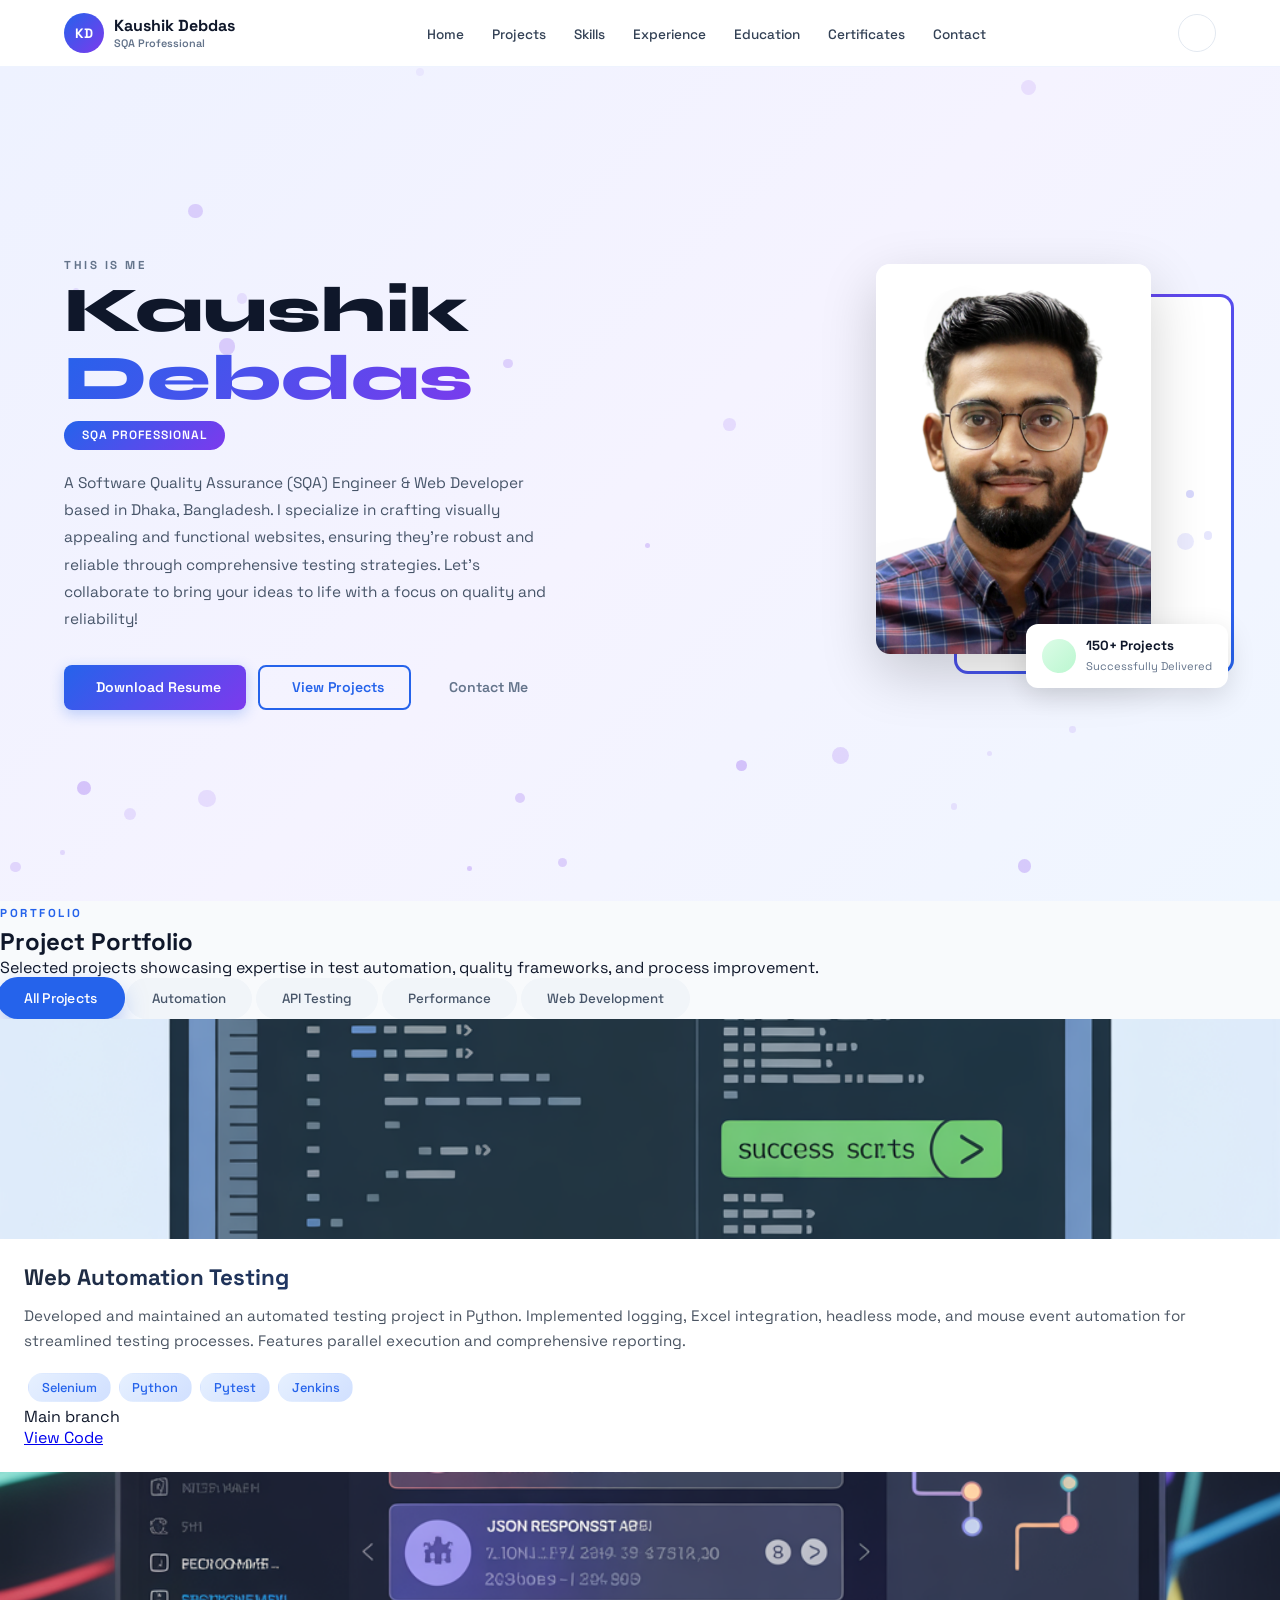
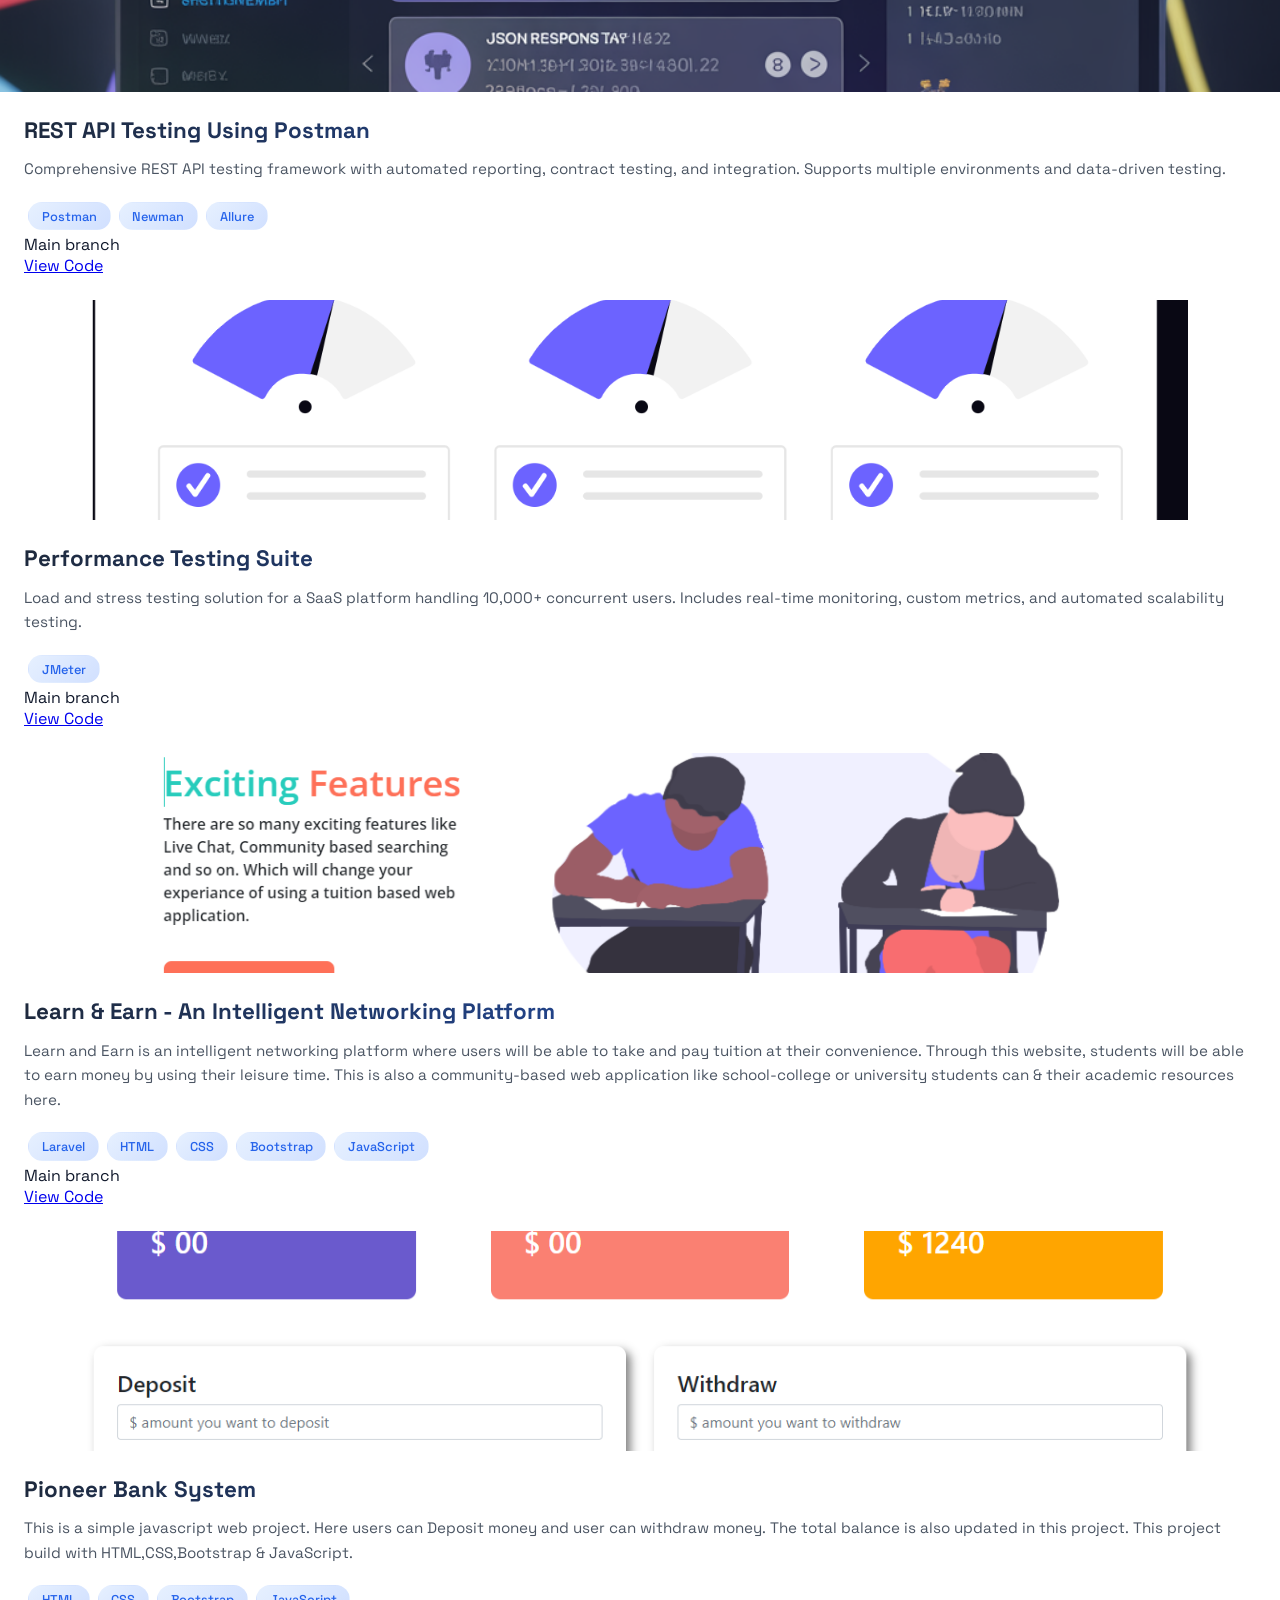
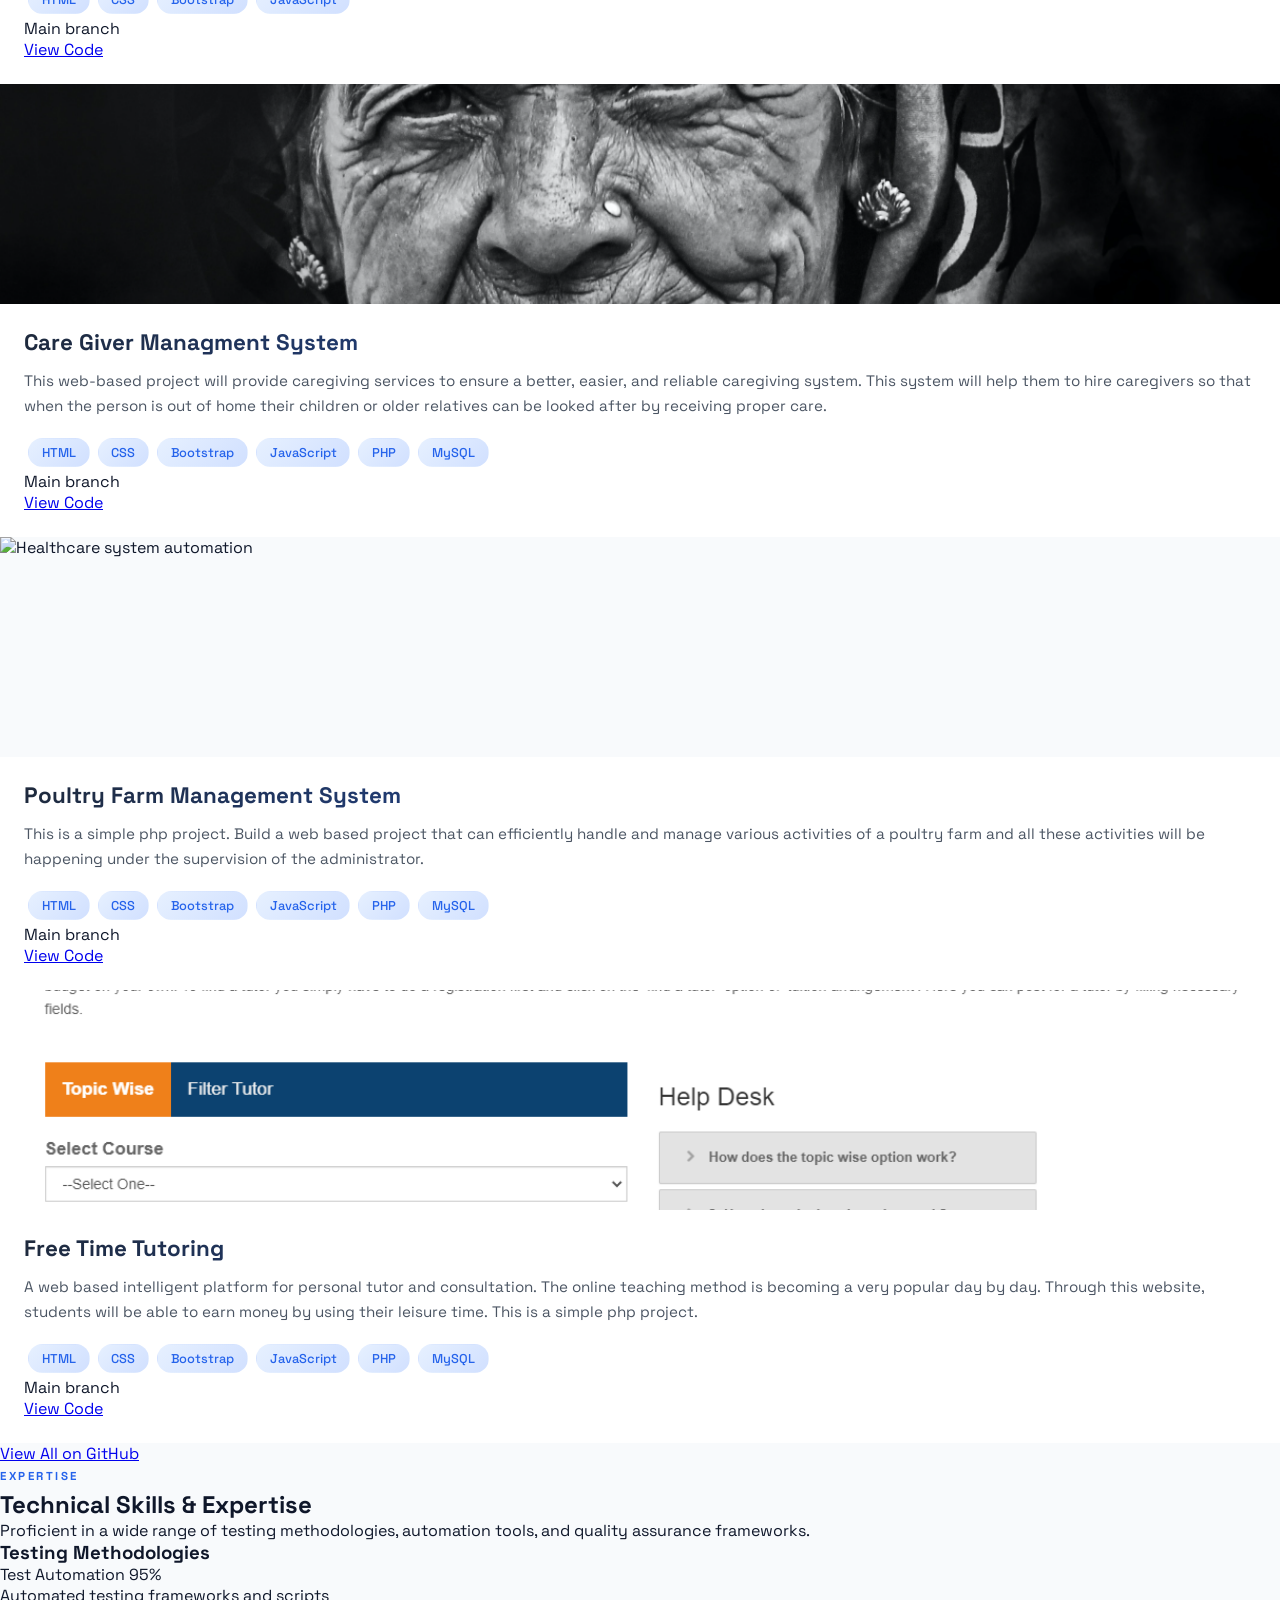
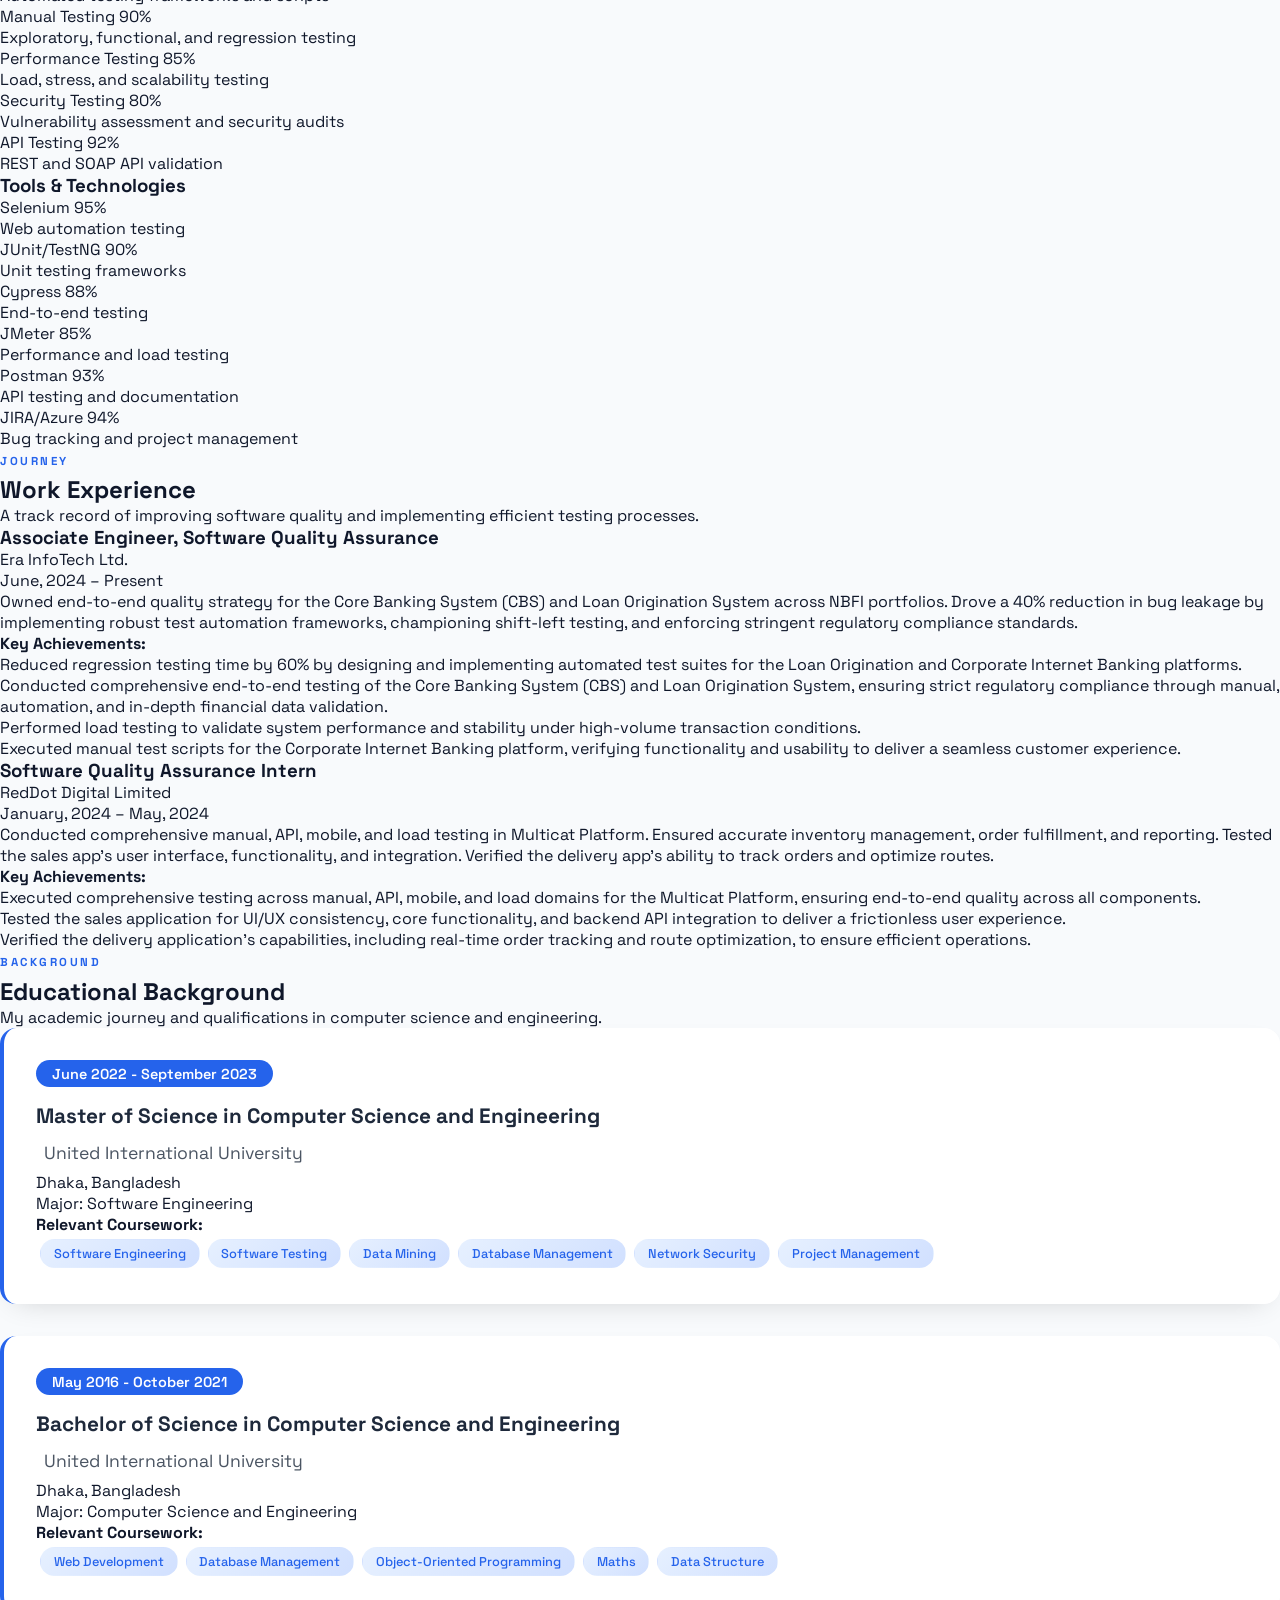
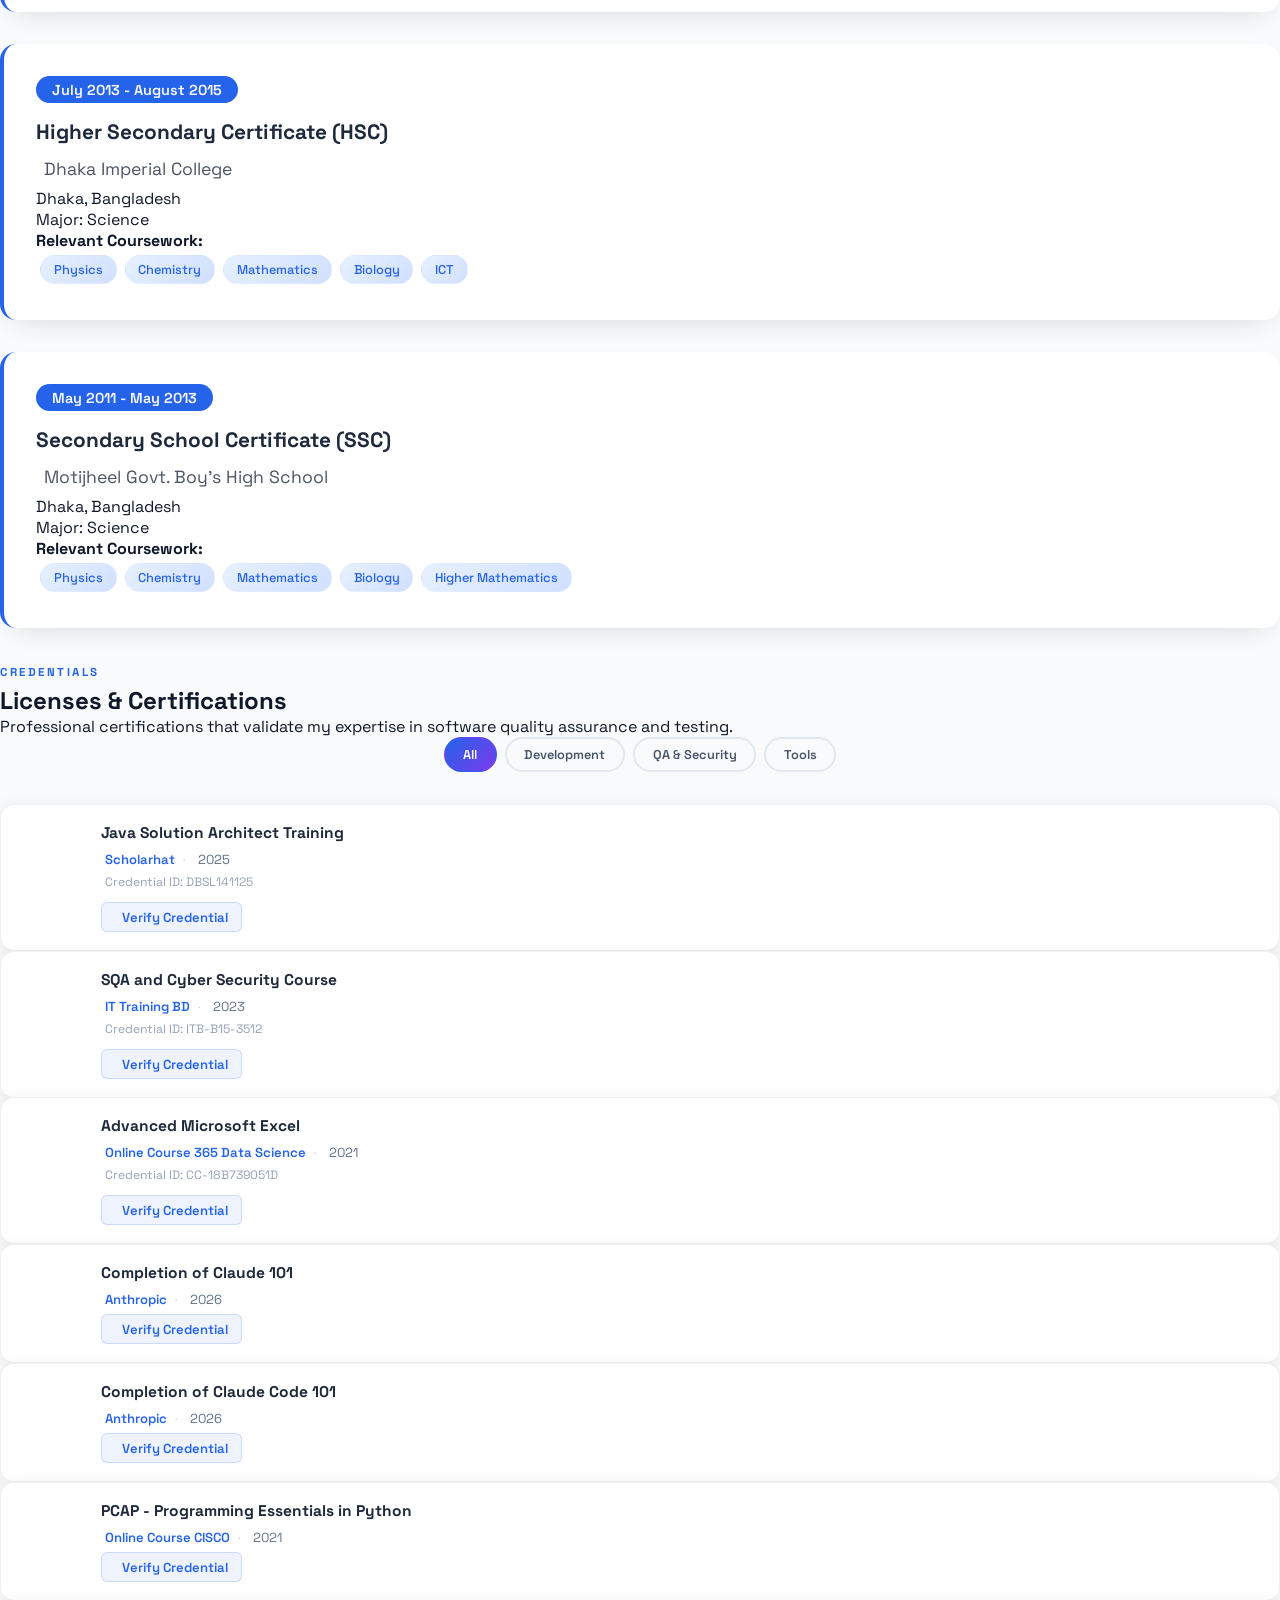
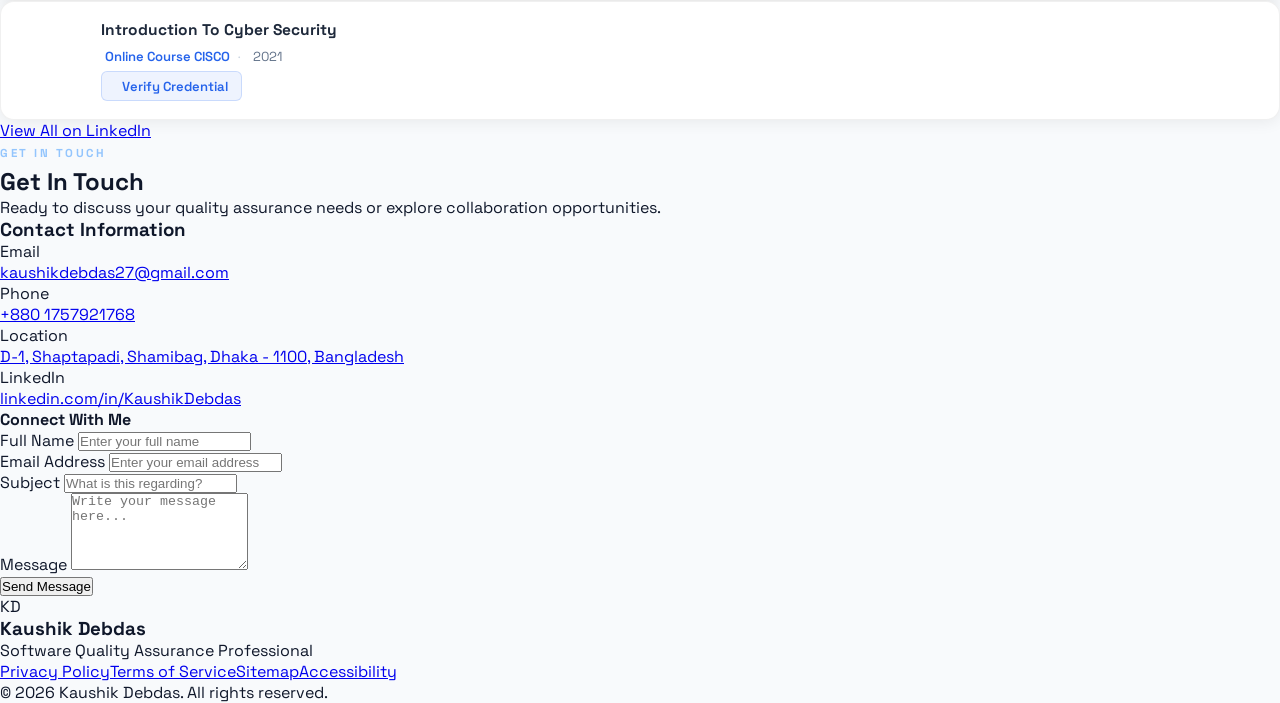
==== commit 59884a46: "Page title changed" ====
--- a/index.html
+++ b/index.html
@@ -4,7 +4,7 @@
     <base target="_self">
     <meta charset="UTF-8">
     <meta name="viewport" content="width=device-width, initial-scale=1.0">
-    <title>Kaushik Debdas | SQA Professional</title>
+    <title>Kaushik Debdas | Portfolio</title>
     <meta name="description" content="Professional portfolio of a Software Quality Assurance expert with extensive experience in test automation, quality engineering, and process improvement.">
     <meta name="keywords" content="SQA, Software Quality Assurance, Test Automation, QA Engineer, Quality Assurance, Testing">
 
